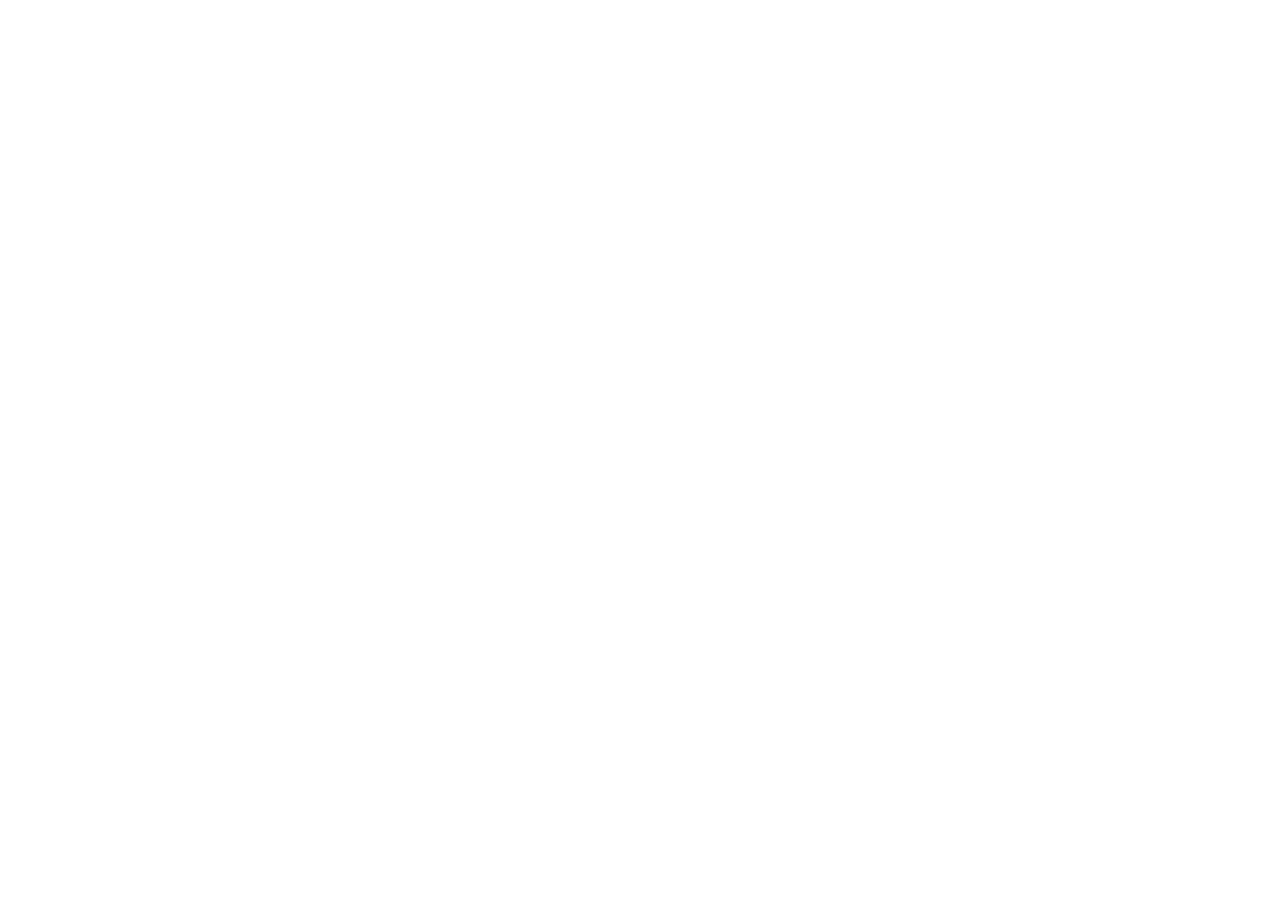
==== index.html @ 423d9a9d "init project" ====
<!DOCTYPE html>
<html lang="en">

<head>
    <meta charset="UTF-8">
    <meta http-equiv="X-UA-Compatible" content="IE=edge">
    <meta name="viewport" content="width=device-width, initial-scale=1.0">
    <title>Document</title>
</head>

<body>

</body>

</html>
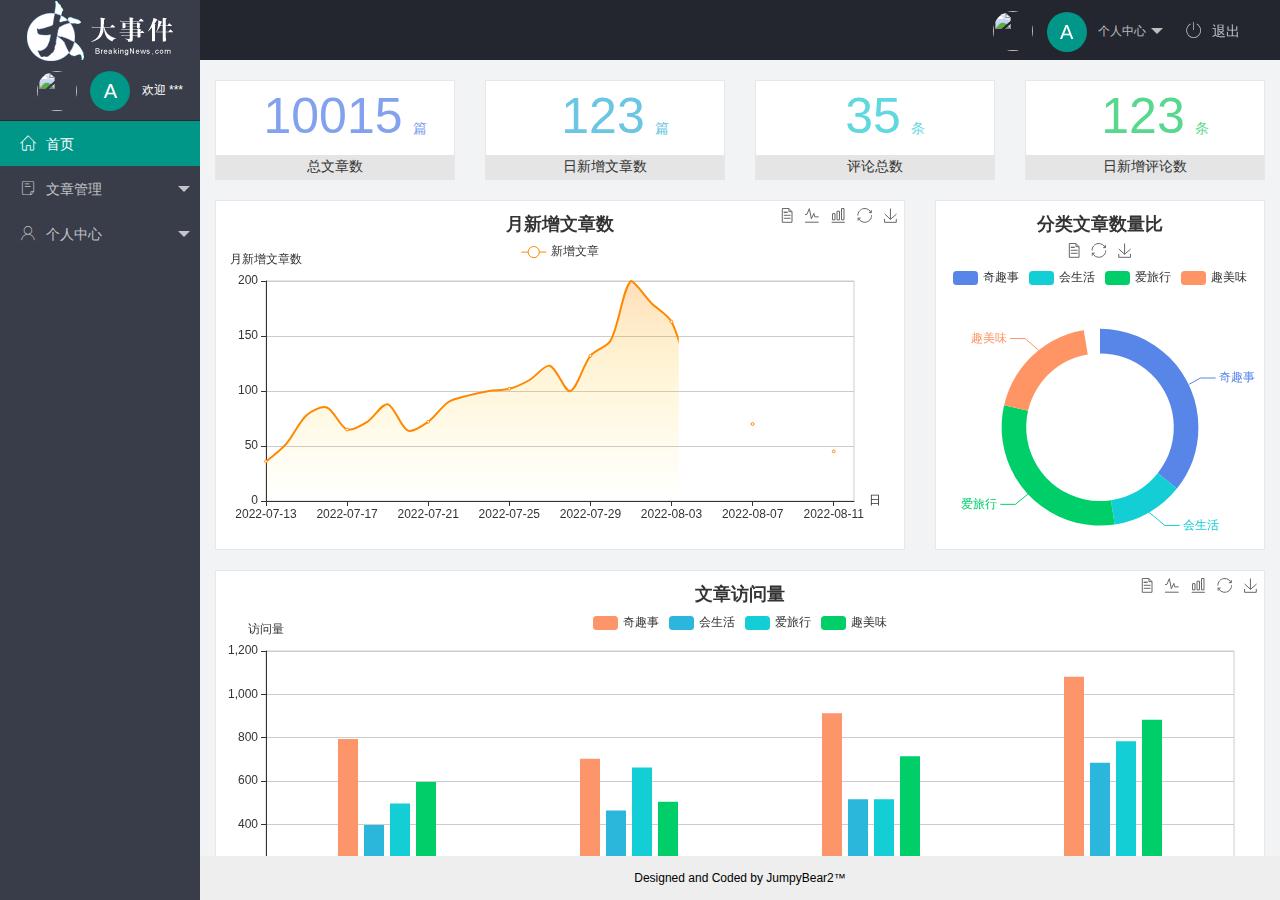
==== commit 82f86dc4: "完成了后台主页功能" ====
--- a/index.html
+++ b/index.html
@@ -5,11 +5,99 @@
     <meta charset="UTF-8">
     <meta http-equiv="X-UA-Compatible" content="IE=edge">
     <meta name="viewport" content="width=device-width, initial-scale=1.0">
-    <title>Document</title>
+    <title>后台主页</title>
+    <!-- 导入layui样式表 -->
+    <link rel="stylesheet" href="/assets/lib/layui/css/layui.css" />
+    <!-- 导入第三方字体图标 -->
+    <link rel="stylesheet" href="/assets/fonts/iconfont.css">
+    <!-- 导入自己的样式表 -->
+    <link rel="stylesheet" href="/assets/css/index.css" />
 </head>
 
 <body>
+    <div class="layui-layout layui-layout-admin">
+        <div class="layui-header">
+            <div class="layui-logo layui-hide-xs layui-bg-black"><img src='/assets/images/logo.png' /></div>
+            <!-- 头部区域（可配合layui 已有的水平导航） -->
+            <ul class="layui-nav layui-layout-left">
+                <!-- 移动端显示 -->
+                <li class="layui-nav-item layui-show-xs-inline-block layui-hide-sm" lay-header-event="menuLeft">
+                    <i class="layui-icon layui-icon-spread-left"></i>
+                </li>
+            </ul>
+            <ul class="layui-nav layui-layout-right">
+                <li class="layui-nav-item layui-hide layui-show-md-inline-block">
+                    <a href="javascript:;" class="userinfo">
+                        <img src="//tva1.sinaimg.cn/crop.0.0.118.118.180/5db11ff4gw1e77d3nqrv8j203b03cweg.jpg"
+                            class="layui-nav-img">
+                        <span class="text-avatar">A</span>
+                        个人中心
+                    </a>
+                    <dl class="layui-nav-child">
+                        <dd><a href="">基本资料</a></dd>
+                        <dd><a href="">更换头像</a></dd>
+                        <dd><a href="">重置密码</a></dd>
+                    </dl>
+                </li>
+                <li class="layui-nav-item" lay-header-event="menuRight" lay-unselect>
+                    <a href="javascript:;" id="btnLogout">
+                        <span class="iconfont icon-tuichu"></span>退出
+                    </a>
+                </li>
+            </ul>
+        </div>
 
+        <div class="layui-side layui-bg-black">
+            <div class="layui-side-scroll">
+                <div class="userinfo">
+                    <img src="//tva1.sinaimg.cn/crop.0.0.118.118.180/5db11ff4gw1e77d3nqrv8j203b03cweg.jpg"
+                        class="layui-nav-img">
+                    <span class="text-avatar">A</span>
+                    <span id="welcome">欢迎 ***</span>
+                </div>
+                <!-- 左侧导航区域（可配合layui已有的垂直导航） -->
+                <ul class="layui-nav layui-nav-tree" lay-shrink="all">
+                    <li class="layui-nav-item layui-this"><a href="/home/dashboard.html" target="fm"><span
+                                class="iconfont icon-home"></span>首页</a>
+                    </li>
+                    <li class="layui-nav-item">
+                        <a class="" href="javascript:;"><span class="iconfont icon-16"></span>文章管理</a>
+                        <dl class="layui-nav-child">
+                            <dd><a href="javascript:;"><i class="layui-icon layui-icon-read"></i>文章类别</a></dd>
+                            <dd><a href="javascript:;"><i class="layui-icon layui-icon-read"></i>文章列表</a></dd>
+                            <dd><a href="javascript:;"><i class="layui-icon layui-icon-read"></i>发布文章</a></dd>
+                        </dl>
+                    </li>
+                    <li class="layui-nav-item">
+                        <a href="javascript:;"><span class="iconfont icon-user"></span>个人中心</a>
+                        <dl class="layui-nav-child">
+                            <dd><a href="javascript:;"><i class="layui-icon layui-icon-note"></i>基本资料</a></dd>
+                            <dd><a href="javascript:;"><i class="layui-icon layui-icon-picture"></i>更换头像</a></dd>
+                            <dd><a href="javascript:;"><i class="layui-icon layui-icon-tips"></i>重置密码</a></dd>
+                        </dl>
+                    </li>
+                </ul>
+            </div>
+        </div>
+
+        <div class="layui-body">
+            <!-- 内容主体区域 -->
+            <iframe name="fm" src="/home/dashboard.html" frameborder="0"></iframe>
+        </div>
+
+        <div class="layui-footer">
+            <!-- 底部固定区域 -->
+            Designed and Coded by JumpyBear2™
+        </div>
+    </div>
+    <!-- 导入layui的js文件 -->
+    <script src="/assets/lib/layui/layui.all.js"></script>
+    <!-- 导入jQuery -->
+    <script src="/assets/lib/jquery.js"></script>
+    <!-- 导入封装的baseAPI文件 -->
+    <script src="/assets/js/baseAPI.js"></script>
+    <!-- 导入自己的js文件 -->
+    <script src="/assets/js/index.js"></script>
 </body>
 
 </html>--- a/assets/lib/layui/css/layui.css
+++ b/assets/lib/layui/css/layui.css
@@ -0,0 +1,2 @@
+/** layui-v2.5.5 MIT License By https://www.layui.com */
+ .layui-inline,img{display:inline-block;vertical-align:middle}h1,h2,h3,h4,h5,h6{font-weight:400}.layui-edge,.layui-header,.layui-inline,.layui-main{position:relative}.layui-body,.layui-edge,.layui-elip{overflow:hidden}.layui-btn,.layui-edge,.layui-inline,img{vertical-align:middle}.layui-btn,.layui-disabled,.layui-icon,.layui-unselect{-moz-user-select:none;-webkit-user-select:none;-ms-user-select:none}.layui-elip,.layui-form-checkbox span,.layui-form-pane .layui-form-label{text-overflow:ellipsis;white-space:nowrap}.layui-breadcrumb,.layui-tree-btnGroup{visibility:hidden}blockquote,body,button,dd,div,dl,dt,form,h1,h2,h3,h4,h5,h6,input,li,ol,p,pre,td,textarea,th,ul{margin:0;padding:0;-webkit-tap-highlight-color:rgba(0,0,0,0)}a:active,a:hover{outline:0}img{border:none}li{list-style:none}table{border-collapse:collapse;border-spacing:0}h4,h5,h6{font-size:100%}button,input,optgroup,option,select,textarea{font-family:inherit;font-size:inherit;font-style:inherit;font-weight:inherit;outline:0}pre{white-space:pre-wrap;white-space:-moz-pre-wrap;white-space:-pre-wrap;white-space:-o-pre-wrap;word-wrap:break-word}body{line-height:24px;font:14px Helvetica Neue,Helvetica,PingFang SC,Tahoma,Arial,sans-serif}hr{height:1px;margin:10px 0;border:0;clear:both}a{color:#333;text-decoration:none}a:hover{color:#777}a cite{font-style:normal;*cursor:pointer}.layui-border-box,.layui-border-box *{box-sizing:border-box}.layui-box,.layui-box *{box-sizing:content-box}.layui-clear{clear:both;*zoom:1}.layui-clear:after{content:'\20';clear:both;*zoom:1;display:block;height:0}.layui-inline{*display:inline;*zoom:1}.layui-edge{display:inline-block;width:0;height:0;border-width:6px;border-style:dashed;border-color:transparent}.layui-edge-top{top:-4px;border-bottom-color:#999;border-bottom-style:solid}.layui-edge-right{border-left-color:#999;border-left-style:solid}.layui-edge-bottom{top:2px;border-top-color:#999;border-top-style:solid}.layui-edge-left{border-right-color:#999;border-right-style:solid}.layui-disabled,.layui-disabled:hover{color:#d2d2d2!important;cursor:not-allowed!important}.layui-circle{border-radius:100%}.layui-show{display:block!important}.layui-hide{display:none!important}@font-face{font-family:layui-icon;src:url(../font/iconfont.eot?v=250);src:url(../font/iconfont.eot?v=250#iefix) format('embedded-opentype'),url(../font/iconfont.woff2?v=250) format('woff2'),url(../font/iconfont.woff?v=250) format('woff'),url(../font/iconfont.ttf?v=250) format('truetype'),url(../font/iconfont.svg?v=250#layui-icon) format('svg')}.layui-icon{font-family:layui-icon!important;font-size:16px;font-style:normal;-webkit-font-smoothing:antialiased;-moz-osx-font-smoothing:grayscale}.layui-icon-reply-fill:before{content:"\e611"}.layui-icon-set-fill:before{content:"\e614"}.layui-icon-menu-fill:before{content:"\e60f"}.layui-icon-search:before{content:"\e615"}.layui-icon-share:before{content:"\e641"}.layui-icon-set-sm:before{content:"\e620"}.layui-icon-engine:before{content:"\e628"}.layui-icon-close:before{content:"\1006"}.layui-icon-close-fill:before{content:"\1007"}.layui-icon-chart-screen:before{content:"\e629"}.layui-icon-star:before{content:"\e600"}.layui-icon-circle-dot:before{content:"\e617"}.layui-icon-chat:before{content:"\e606"}.layui-icon-release:before{content:"\e609"}.layui-icon-list:before{content:"\e60a"}.layui-icon-chart:before{content:"\e62c"}.layui-icon-ok-circle:before{content:"\1005"}.layui-icon-layim-theme:before{content:"\e61b"}.layui-icon-table:before{content:"\e62d"}.layui-icon-right:before{content:"\e602"}.layui-icon-left:before{content:"\e603"}.layui-icon-cart-simple:before{content:"\e698"}.layui-icon-face-cry:before{content:"\e69c"}.layui-icon-face-smile:before{content:"\e6af"}.layui-icon-survey:before{content:"\e6b2"}.layui-icon-tree:before{content:"\e62e"}.layui-icon-upload-circle:before{content:"\e62f"}.layui-icon-add-circle:before{content:"\e61f"}.layui-icon-download-circle:before{content:"\e601"}.layui-icon-templeate-1:before{content:"\e630"}.layui-icon-util:before{content:"\e631"}.layui-icon-face-surprised:before{content:"\e664"}.layui-icon-edit:before{content:"\e642"}.layui-icon-speaker:before{content:"\e645"}.layui-icon-down:before{content:"\e61a"}.layui-icon-file:before{content:"\e621"}.layui-icon-layouts:before{content:"\e632"}.layui-icon-rate-half:before{content:"\e6c9"}.layui-icon-add-circle-fine:before{content:"\e608"}.layui-icon-prev-circle:before{content:"\e633"}.layui-icon-read:before{content:"\e705"}.layui-icon-404:before{content:"\e61c"}.layui-icon-carousel:before{content:"\e634"}.layui-icon-help:before{content:"\e607"}.layui-icon-code-circle:before{content:"\e635"}.layui-icon-water:before{content:"\e636"}.layui-icon-username:before{content:"\e66f"}.layui-icon-find-fill:before{content:"\e670"}.layui-icon-about:before{content:"\e60b"}.layui-icon-location:before{content:"\e715"}.layui-icon-up:before{content:"\e619"}.layui-icon-pause:before{content:"\e651"}.layui-icon-date:before{content:"\e637"}.layui-icon-layim-uploadfile:before{content:"\e61d"}.layui-icon-delete:before{content:"\e640"}.layui-icon-play:before{content:"\e652"}.layui-icon-top:before{content:"\e604"}.layui-icon-friends:before{content:"\e612"}.layui-icon-refresh-3:before{content:"\e9aa"}.layui-icon-ok:before{content:"\e605"}.layui-icon-layer:before{content:"\e638"}.layui-icon-face-smile-fine:before{content:"\e60c"}.layui-icon-dollar:before{content:"\e659"}.layui-icon-group:before{content:"\e613"}.layui-icon-layim-download:before{content:"\e61e"}.layui-icon-picture-fine:before{content:"\e60d"}.layui-icon-link:before{content:"\e64c"}.layui-icon-diamond:before{content:"\e735"}.layui-icon-log:before{content:"\e60e"}.layui-icon-rate-solid:before{content:"\e67a"}.layui-icon-fonts-del:before{content:"\e64f"}.layui-icon-unlink:before{content:"\e64d"}.layui-icon-fonts-clear:before{content:"\e639"}.layui-icon-triangle-r:before{content:"\e623"}.layui-icon-circle:before{content:"\e63f"}.layui-icon-radio:before{content:"\e643"}.layui-icon-align-center:before{content:"\e647"}.layui-icon-align-right:before{content:"\e648"}.layui-icon-align-left:before{content:"\e649"}.layui-icon-loading-1:before{content:"\e63e"}.layui-icon-return:before{content:"\e65c"}.layui-icon-fonts-strong:before{content:"\e62b"}.layui-icon-upload:before{content:"\e67c"}.layui-icon-dialogue:before{content:"\e63a"}.layui-icon-video:before{content:"\e6ed"}.layui-icon-headset:before{content:"\e6fc"}.layui-icon-cellphone-fine:before{content:"\e63b"}.layui-icon-add-1:before{content:"\e654"}.layui-icon-face-smile-b:before{content:"\e650"}.layui-icon-fonts-html:before{content:"\e64b"}.layui-icon-form:before{content:"\e63c"}.layui-icon-cart:before{content:"\e657"}.layui-icon-camera-fill:before{content:"\e65d"}.layui-icon-tabs:before{content:"\e62a"}.layui-icon-fonts-code:before{content:"\e64e"}.layui-icon-fire:before{content:"\e756"}.layui-icon-set:before{content:"\e716"}.layui-icon-fonts-u:before{content:"\e646"}.layui-icon-triangle-d:before{content:"\e625"}.layui-icon-tips:before{content:"\e702"}.layui-icon-picture:before{content:"\e64a"}.layui-icon-more-vertical:before{content:"\e671"}.layui-icon-flag:before{content:"\e66c"}.layui-icon-loading:before{content:"\e63d"}.layui-icon-fonts-i:before{content:"\e644"}.layui-icon-refresh-1:before{content:"\e666"}.layui-icon-rmb:before{content:"\e65e"}.layui-icon-home:before{content:"\e68e"}.layui-icon-user:before{content:"\e770"}.layui-icon-notice:before{content:"\e667"}.layui-icon-login-weibo:before{content:"\e675"}.layui-icon-voice:before{content:"\e688"}.layui-icon-upload-drag:before{content:"\e681"}.layui-icon-login-qq:before{content:"\e676"}.layui-icon-snowflake:before{content:"\e6b1"}.layui-icon-file-b:before{content:"\e655"}.layui-icon-template:before{content:"\e663"}.layui-icon-auz:before{content:"\e672"}.layui-icon-console:before{content:"\e665"}.layui-icon-app:before{content:"\e653"}.layui-icon-prev:before{content:"\e65a"}.layui-icon-website:before{content:"\e7ae"}.layui-icon-next:before{content:"\e65b"}.layui-icon-component:before{content:"\e857"}.layui-icon-more:before{content:"\e65f"}.layui-icon-login-wechat:before{content:"\e677"}.layui-icon-shrink-right:before{content:"\e668"}.layui-icon-spread-left:before{content:"\e66b"}.layui-icon-camera:before{content:"\e660"}.layui-icon-note:before{content:"\e66e"}.layui-icon-refresh:before{content:"\e669"}.layui-icon-female:before{content:"\e661"}.layui-icon-male:before{content:"\e662"}.layui-icon-password:before{content:"\e673"}.layui-icon-senior:before{content:"\e674"}.layui-icon-theme:before{content:"\e66a"}.layui-icon-tread:before{content:"\e6c5"}.layui-icon-praise:before{content:"\e6c6"}.layui-icon-star-fill:before{content:"\e658"}.layui-icon-rate:before{content:"\e67b"}.layui-icon-template-1:before{content:"\e656"}.layui-icon-vercode:before{content:"\e679"}.layui-icon-cellphone:before{content:"\e678"}.layui-icon-screen-full:before{content:"\e622"}.layui-icon-screen-restore:before{content:"\e758"}.layui-icon-cols:before{content:"\e610"}.layui-icon-export:before{content:"\e67d"}.layui-icon-print:before{content:"\e66d"}.layui-icon-slider:before{content:"\e714"}.layui-icon-addition:before{content:"\e624"}.layui-icon-subtraction:before{content:"\e67e"}.layui-icon-service:before{content:"\e626"}.layui-icon-transfer:before{content:"\e691"}.layui-main{width:1140px;margin:0 auto}.layui-header{z-index:1000;height:60px}.layui-header a:hover{transition:all .5s;-webkit-transition:all .5s}.layui-side{position:fixed;left:0;top:0;bottom:0;z-index:999;width:200px;overflow-x:hidden}.layui-side-scroll{position:relative;width:220px;height:100%;overflow-x:hidden}.layui-body{position:absolute;left:200px;right:0;top:0;bottom:0;z-index:998;width:auto;overflow-y:auto;box-sizing:border-box}.layui-layout-body{overflow:hidden}.layui-layout-admin .layui-header{background-color:#23262E}.layui-layout-admin .layui-side{top:60px;width:200px;overflow-x:hidden}.layui-layout-admin .layui-body{position:fixed;top:60px;bottom:44px}.layui-layout-admin .layui-main{width:auto;margin:0 15px}.layui-layout-admin .layui-footer{position:fixed;left:200px;right:0;bottom:0;height:44px;line-height:44px;padding:0 15px;background-color:#eee}.layui-layout-admin .layui-logo{position:absolute;left:0;top:0;width:200px;height:100%;line-height:60px;text-align:center;color:#009688;font-size:16px}.layui-layout-admin .layui-header .layui-nav{background:0 0}.layui-layout-left{position:absolute!important;left:200px;top:0}.layui-layout-right{position:absolute!important;right:0;top:0}.layui-container{position:relative;margin:0 auto;padding:0 15px;box-sizing:border-box}.layui-fluid{position:relative;margin:0 auto;padding:0 15px}.layui-row:after,.layui-row:before{content:'';display:block;clear:both}.layui-col-lg1,.layui-col-lg10,.layui-col-lg11,.layui-col-lg12,.layui-col-lg2,.layui-col-lg3,.layui-col-lg4,.layui-col-lg5,.layui-col-lg6,.layui-col-lg7,.layui-col-lg8,.layui-col-lg9,.layui-col-md1,.layui-col-md10,.layui-col-md11,.layui-col-md12,.layui-col-md2,.layui-col-md3,.layui-col-md4,.layui-col-md5,.layui-col-md6,.layui-col-md7,.layui-col-md8,.layui-col-md9,.layui-col-sm1,.layui-col-sm10,.layui-col-sm11,.layui-col-sm12,.layui-col-sm2,.layui-col-sm3,.layui-col-sm4,.layui-col-sm5,.layui-col-sm6,.layui-col-sm7,.layui-col-sm8,.layui-col-sm9,.layui-col-xs1,.layui-col-xs10,.layui-col-xs11,.layui-col-xs12,.layui-col-xs2,.layui-col-xs3,.layui-col-xs4,.layui-col-xs5,.layui-col-xs6,.layui-col-xs7,.layui-col-xs8,.layui-col-xs9{position:relative;display:block;box-sizing:border-box}.layui-col-xs1,.layui-col-xs10,.layui-col-xs11,.layui-col-xs12,.layui-col-xs2,.layui-col-xs3,.layui-col-xs4,.layui-col-xs5,.layui-col-xs6,.layui-col-xs7,.layui-col-xs8,.layui-col-xs9{float:left}.layui-col-xs1{width:8.33333333%}.layui-col-xs2{width:16.66666667%}.layui-col-xs3{width:25%}.layui-col-xs4{width:33.33333333%}.layui-col-xs5{width:41.66666667%}.layui-col-xs6{width:50%}.layui-col-xs7{width:58.33333333%}.layui-col-xs8{width:66.66666667%}.layui-col-xs9{width:75%}.layui-col-xs10{width:83.33333333%}.layui-col-xs11{width:91.66666667%}.layui-col-xs12{width:100%}.layui-col-xs-offset1{margin-left:8.33333333%}.layui-col-xs-offset2{margin-left:16.66666667%}.layui-col-xs-offset3{margin-left:25%}.layui-col-xs-offset4{margin-left:33.33333333%}.layui-col-xs-offset5{margin-left:41.66666667%}.layui-col-xs-offset6{margin-left:50%}.layui-col-xs-offset7{margin-left:58.33333333%}.layui-col-xs-offset8{margin-left:66.66666667%}.layui-col-xs-offset9{margin-left:75%}.layui-col-xs-offset10{margin-left:83.33333333%}.layui-col-xs-offset11{margin-left:91.66666667%}.layui-col-xs-offset12{margin-left:100%}@media screen and (max-width:768px){.layui-hide-xs{display:none!important}.layui-show-xs-block{display:block!important}.layui-show-xs-inline{display:inline!important}.layui-show-xs-inline-block{display:inline-block!important}}@media screen and (min-width:768px){.layui-container{width:750px}.layui-hide-sm{display:none!important}.layui-show-sm-block{display:block!important}.layui-show-sm-inline{display:inline!important}.layui-show-sm-inline-block{display:inline-block!important}.layui-col-sm1,.layui-col-sm10,.layui-col-sm11,.layui-col-sm12,.layui-col-sm2,.layui-col-sm3,.layui-col-sm4,.layui-col-sm5,.layui-col-sm6,.layui-col-sm7,.layui-col-sm8,.layui-col-sm9{float:left}.layui-col-sm1{width:8.33333333%}.layui-col-sm2{width:16.66666667%}.layui-col-sm3{width:25%}.layui-col-sm4{width:33.33333333%}.layui-col-sm5{width:41.66666667%}.layui-col-sm6{width:50%}.layui-col-sm7{width:58.33333333%}.layui-col-sm8{width:66.66666667%}.layui-col-sm9{width:75%}.layui-col-sm10{width:83.33333333%}.layui-col-sm11{width:91.66666667%}.layui-col-sm12{width:100%}.layui-col-sm-offset1{margin-left:8.33333333%}.layui-col-sm-offset2{margin-left:16.66666667%}.layui-col-sm-offset3{margin-left:25%}.layui-col-sm-offset4{margin-left:33.33333333%}.layui-col-sm-offset5{margin-left:41.66666667%}.layui-col-sm-offset6{margin-left:50%}.layui-col-sm-offset7{margin-left:58.33333333%}.layui-col-sm-offset8{margin-left:66.66666667%}.layui-col-sm-offset9{margin-left:75%}.layui-col-sm-offset10{margin-left:83.33333333%}.layui-col-sm-offset11{margin-left:91.66666667%}.layui-col-sm-offset12{margin-left:100%}}@media screen and (min-width:992px){.layui-container{width:970px}.layui-hide-md{display:none!important}.layui-show-md-block{display:block!important}.layui-show-md-inline{display:inline!important}.layui-show-md-inline-block{display:inline-block!important}.layui-col-md1,.layui-col-md10,.layui-col-md11,.layui-col-md12,.layui-col-md2,.layui-col-md3,.layui-col-md4,.layui-col-md5,.layui-col-md6,.layui-col-md7,.layui-col-md8,.layui-col-md9{float:left}.layui-col-md1{width:8.33333333%}.layui-col-md2{width:16.66666667%}.layui-col-md3{width:25%}.layui-col-md4{width:33.33333333%}.layui-col-md5{width:41.66666667%}.layui-col-md6{width:50%}.layui-col-md7{width:58.33333333%}.layui-col-md8{width:66.66666667%}.layui-col-md9{width:75%}.layui-col-md10{width:83.33333333%}.layui-col-md11{width:91.66666667%}.layui-col-md12{width:100%}.layui-col-md-offset1{margin-left:8.33333333%}.layui-col-md-offset2{margin-left:16.66666667%}.layui-col-md-offset3{margin-left:25%}.layui-col-md-offset4{margin-left:33.33333333%}.layui-col-md-offset5{margin-left:41.66666667%}.layui-col-md-offset6{margin-left:50%}.layui-col-md-offset7{margin-left:58.33333333%}.layui-col-md-offset8{margin-left:66.66666667%}.layui-col-md-offset9{margin-left:75%}.layui-col-md-offset10{margin-left:83.33333333%}.layui-col-md-offset11{margin-left:91.66666667%}.layui-col-md-offset12{margin-left:100%}}@media screen and (min-width:1200px){.layui-container{width:1170px}.layui-hide-lg{display:none!important}.layui-show-lg-block{display:block!important}.layui-show-lg-inline{display:inline!important}.layui-show-lg-inline-block{display:inline-block!important}.layui-col-lg1,.layui-col-lg10,.layui-col-lg11,.layui-col-lg12,.layui-col-lg2,.layui-col-lg3,.layui-col-lg4,.layui-col-lg5,.layui-col-lg6,.layui-col-lg7,.layui-col-lg8,.layui-col-lg9{float:left}.layui-col-lg1{width:8.33333333%}.layui-col-lg2{width:16.66666667%}.layui-col-lg3{width:25%}.layui-col-lg4{width:33.33333333%}.layui-col-lg5{width:41.66666667%}.layui-col-lg6{width:50%}.layui-col-lg7{width:58.33333333%}.layui-col-lg8{width:66.66666667%}.layui-col-lg9{width:75%}.layui-col-lg10{width:83.33333333%}.layui-col-lg11{width:91.66666667%}.layui-col-lg12{width:100%}.layui-col-lg-offset1{margin-left:8.33333333%}.layui-col-lg-offset2{margin-left:16.66666667%}.layui-col-lg-offset3{margin-left:25%}.layui-col-lg-offset4{margin-left:33.33333333%}.layui-col-lg-offset5{margin-left:41.66666667%}.layui-col-lg-offset6{margin-left:50%}.layui-col-lg-offset7{margin-left:58.33333333%}.layui-col-lg-offset8{margin-left:66.66666667%}.layui-col-lg-offset9{margin-left:75%}.layui-col-lg-offset10{margin-left:83.33333333%}.layui-col-lg-offset11{margin-left:91.66666667%}.layui-col-lg-offset12{margin-left:100%}}.layui-col-space1{margin:-.5px}.layui-col-space1>*{padding:.5px}.layui-col-space3{margin:-1.5px}.layui-col-space3>*{padding:1.5px}.layui-col-space5{margin:-2.5px}.layui-col-space5>*{padding:2.5px}.layui-col-space8{margin:-3.5px}.layui-col-space8>*{padding:3.5px}.layui-col-space10{margin:-5px}.layui-col-space10>*{padding:5px}.layui-col-space12{margin:-6px}.layui-col-space12>*{padding:6px}.layui-col-space15{margin:-7.5px}.layui-col-space15>*{padding:7.5px}.layui-col-space18{margin:-9px}.layui-col-space18>*{padding:9px}.layui-col-space20{margin:-10px}.layui-col-space20>*{padding:10px}.layui-col-space22{margin:-11px}.layui-col-space22>*{padding:11px}.layui-col-space25{margin:-12.5px}.layui-col-space25>*{padding:12.5px}.layui-col-space30{margin:-15px}.layui-col-space30>*{padding:15px}.layui-btn,.layui-input,.layui-select,.layui-textarea,.layui-upload-button{outline:0;-webkit-appearance:none;transition:all .3s;-webkit-transition:all .3s;box-sizing:border-box}.layui-elem-quote{margin-bottom:10px;padding:15px;line-height:22px;border-left:5px solid #009688;border-radius:0 2px 2px 0;background-color:#f2f2f2}.layui-quote-nm{border-style:solid;border-width:1px 1px 1px 5px;background:0 0}.layui-elem-field{margin-bottom:10px;padding:0;border-width:1px;border-style:solid}.layui-elem-field legend{margin-left:20px;padding:0 10px;font-size:20px;font-weight:300}.layui-field-title{margin:10px 0 20px;border-width:1px 0 0}.layui-field-box{padding:10px 15px}.layui-field-title .layui-field-box{padding:10px 0}.layui-progress{position:relative;height:6px;border-radius:20px;background-color:#e2e2e2}.layui-progress-bar{position:absolute;left:0;top:0;width:0;max-width:100%;height:6px;border-radius:20px;text-align:right;background-color:#5FB878;transition:all .3s;-webkit-transition:all .3s}.layui-progress-big,.layui-progress-big .layui-progress-bar{height:18px;line-height:18px}.layui-progress-text{position:relative;top:-20px;line-height:18px;font-size:12px;color:#666}.layui-progress-big .layui-progress-text{position:static;padding:0 10px;color:#fff}.layui-collapse{border-width:1px;border-style:solid;border-radius:2px}.layui-colla-content,.layui-colla-item{border-top-width:1px;border-top-style:solid}.layui-colla-item:first-child{border-top:none}.layui-colla-title{position:relative;height:42px;line-height:42px;padding:0 15px 0 35px;color:#333;background-color:#f2f2f2;cursor:pointer;font-size:14px;overflow:hidden}.layui-colla-content{display:none;padding:10px 15px;line-height:22px;color:#666}.layui-colla-icon{position:absolute;left:15px;top:0;font-size:14px}.layui-card{margin-bottom:15px;border-radius:2px;background-color:#fff;box-shadow:0 1px 2px 0 rgba(0,0,0,.05)}.layui-card:last-child{margin-bottom:0}.layui-card-header{position:relative;height:42px;line-height:42px;padding:0 15px;border-bottom:1px solid #f6f6f6;color:#333;border-radius:2px 2px 0 0;font-size:14px}.layui-bg-black,.layui-bg-blue,.layui-bg-cyan,.layui-bg-green,.layui-bg-orange,.layui-bg-red{color:#fff!important}.layui-card-body{position:relative;padding:10px 15px;line-height:24px}.layui-card-body[pad15]{padding:15px}.layui-card-body[pad20]{padding:20px}.layui-card-body .layui-table{margin:5px 0}.layui-card .layui-tab{margin:0}.layui-panel-window{position:relative;padding:15px;border-radius:0;border-top:5px solid #E6E6E6;background-color:#fff}.layui-auxiliar-moving{position:fixed;left:0;right:0;top:0;bottom:0;width:100%;height:100%;background:0 0;z-index:9999999999}.layui-form-label,.layui-form-mid,.layui-form-select,.layui-input-block,.layui-input-inline,.layui-textarea{position:relative}.layui-bg-red{background-color:#FF5722!important}.layui-bg-orange{background-color:#FFB800!important}.layui-bg-green{background-color:#009688!important}.layui-bg-cyan{background-color:#2F4056!important}.layui-bg-blue{background-color:#1E9FFF!important}.layui-bg-black{background-color:#393D49!important}.layui-bg-gray{background-color:#eee!important;color:#666!important}.layui-badge-rim,.layui-colla-content,.layui-colla-item,.layui-collapse,.layui-elem-field,.layui-form-pane .layui-form-item[pane],.layui-form-pane .layui-form-label,.layui-input,.layui-layedit,.layui-layedit-tool,.layui-quote-nm,.layui-select,.layui-tab-bar,.layui-tab-card,.layui-tab-title,.layui-tab-title .layui-this:after,.layui-textarea{border-color:#e6e6e6}.layui-timeline-item:before,hr{background-color:#e6e6e6}.layui-text{line-height:22px;font-size:14px;color:#666}.layui-text h1,.layui-text h2,.layui-text h3{font-weight:500;color:#333}.layui-text h1{font-size:30px}.layui-text h2{font-size:24px}.layui-text h3{font-size:18px}.layui-text a:not(.layui-btn){color:#01AAED}.layui-text a:not(.layui-btn):hover{text-decoration:underline}.layui-text ul{padding:5px 0 5px 15px}.layui-text ul li{margin-top:5px;list-style-type:disc}.layui-text em,.layui-word-aux{color:#999!important;padding:0 5px!important}.layui-btn{display:inline-block;height:38px;line-height:38px;padding:0 18px;background-color:#009688;color:#fff;white-space:nowrap;text-align:center;font-size:14px;border:none;border-radius:2px;cursor:pointer}.layui-btn:hover{opacity:.8;filter:alpha(opacity=80);color:#fff}.layui-btn:active{opacity:1;filter:alpha(opacity=100)}.layui-btn+.layui-btn{margin-left:10px}.layui-btn-container{font-size:0}.layui-btn-container .layui-btn{margin-right:10px;margin-bottom:10px}.layui-btn-container .layui-btn+.layui-btn{margin-left:0}.layui-table .layui-btn-container .layui-btn{margin-bottom:9px}.layui-btn-radius{border-radius:100px}.layui-btn .layui-icon{margin-right:3px;font-size:18px;vertical-align:bottom;vertical-align:middle\9}.layui-btn-primary{border:1px solid #C9C9C9;background-color:#fff;color:#555}.layui-btn-primary:hover{border-color:#009688;color:#333}.layui-btn-normal{background-color:#1E9FFF}.layui-btn-warm{background-color:#FFB800}.layui-btn-danger{background-color:#FF5722}.layui-btn-checked{background-color:#5FB878}.layui-btn-disabled,.layui-btn-disabled:active,.layui-btn-disabled:hover{border:1px solid #e6e6e6;background-color:#FBFBFB;color:#C9C9C9;cursor:not-allowed;opacity:1}.layui-btn-lg{height:44px;line-height:44px;padding:0 25px;font-size:16px}.layui-btn-sm{height:30px;line-height:30px;padding:0 10px;font-size:12px}.layui-btn-sm i{font-size:16px!important}.layui-btn-xs{height:22px;line-height:22px;padding:0 5px;font-size:12px}.layui-btn-xs i{font-size:14px!important}.layui-btn-group{display:inline-block;vertical-align:middle;font-size:0}.layui-btn-group .layui-btn{margin-left:0!important;margin-right:0!important;border-left:1px solid rgba(255,255,255,.5);border-radius:0}.layui-btn-group .layui-btn-primary{border-left:none}.layui-btn-group .layui-btn-primary:hover{border-color:#C9C9C9;color:#009688}.layui-btn-group .layui-btn:first-child{border-left:none;border-radius:2px 0 0 2px}.layui-btn-group .layui-btn-primary:first-child{border-left:1px solid #c9c9c9}.layui-btn-group .layui-btn:last-child{border-radius:0 2px 2px 0}.layui-btn-group .layui-btn+.layui-btn{margin-left:0}.layui-btn-group+.layui-btn-group{margin-left:10px}.layui-btn-fluid{width:100%}.layui-input,.layui-select,.layui-textarea{height:38px;line-height:1.3;line-height:38px\9;border-width:1px;border-style:solid;background-color:#fff;border-radius:2px}.layui-input::-webkit-input-placeholder,.layui-select::-webkit-input-placeholder,.layui-textarea::-webkit-input-placeholder{line-height:1.3}.layui-input,.layui-textarea{display:block;width:100%;padding-left:10px}.layui-input:hover,.layui-textarea:hover{border-color:#D2D2D2!important}.layui-input:focus,.layui-textarea:focus{border-color:#C9C9C9!important}.layui-textarea{min-height:100px;height:auto;line-height:20px;padding:6px 10px;resize:vertical}.layui-select{padding:0 10px}.layui-form input[type=checkbox],.layui-form input[type=radio],.layui-form select{display:none}.layui-form [lay-ignore]{display:initial}.layui-form-item{margin-bottom:15px;clear:both;*zoom:1}.layui-form-item:after{content:'\20';clear:both;*zoom:1;display:block;height:0}.layui-form-label{float:left;display:block;padding:9px 15px;width:80px;font-weight:400;line-height:20px;text-align:right}.layui-form-label-col{display:block;float:none;padding:9px 0;line-height:20px;text-align:left}.layui-form-item .layui-inline{margin-bottom:5px;margin-right:10px}.layui-input-block{margin-left:110px;min-height:36px}.layui-input-inline{display:inline-block;vertical-align:middle}.layui-form-item .layui-input-inline{float:left;width:190px;margin-right:10px}.layui-form-text .layui-input-inline{width:auto}.layui-form-mid{float:left;display:block;padding:9px 0!important;line-height:20px;margin-right:10px}.layui-form-danger+.layui-form-select .layui-input,.layui-form-danger:focus{border-color:#FF5722!important}.layui-form-select .layui-input{padding-right:30px;cursor:pointer}.layui-form-select .layui-edge{position:absolute;right:10px;top:50%;margin-top:-3px;cursor:pointer;border-width:6px;border-top-color:#c2c2c2;border-top-style:solid;transition:all .3s;-webkit-transition:all .3s}.layui-form-select dl{display:none;position:absolute;left:0;top:42px;padding:5px 0;z-index:899;min-width:100%;border:1px solid #d2d2d2;max-height:300px;overflow-y:auto;background-color:#fff;border-radius:2px;box-shadow:0 2px 4px rgba(0,0,0,.12);box-sizing:border-box}.layui-form-select dl dd,.layui-form-select dl dt{padding:0 10px;line-height:36px;white-space:nowrap;overflow:hidden;text-overflow:ellipsis}.layui-form-select dl dt{font-size:12px;color:#999}.layui-form-select dl dd{cursor:pointer}.layui-form-select dl dd:hover{background-color:#f2f2f2;-webkit-transition:.5s all;transition:.5s all}.layui-form-select .layui-select-group dd{padding-left:20px}.layui-form-select dl dd.layui-select-tips{padding-left:10px!important;color:#999}.layui-form-select dl dd.layui-this{background-color:#5FB878;color:#fff}.layui-form-checkbox,.layui-form-select dl dd.layui-disabled{background-color:#fff}.layui-form-selected dl{display:block}.layui-form-checkbox,.layui-form-checkbox *,.layui-form-switch{display:inline-block;vertical-align:middle}.layui-form-selected .layui-edge{margin-top:-9px;-webkit-transform:rotate(180deg);transform:rotate(180deg);margin-top:-3px\9}:root .layui-form-selected .layui-edge{margin-top:-9px\0/IE9}.layui-form-selectup dl{top:auto;bottom:42px}.layui-select-none{margin:5px 0;text-align:center;color:#999}.layui-select-disabled .layui-disabled{border-color:#eee!important}.layui-select-disabled .layui-edge{border-top-color:#d2d2d2}.layui-form-checkbox{position:relative;height:30px;line-height:30px;margin-right:10px;padding-right:30px;cursor:pointer;font-size:0;-webkit-transition:.1s linear;transition:.1s linear;box-sizing:border-box}.layui-form-checkbox span{padding:0 10px;height:100%;font-size:14px;border-radius:2px 0 0 2px;background-color:#d2d2d2;color:#fff;overflow:hidden}.layui-form-checkbox:hover span{background-color:#c2c2c2}.layui-form-checkbox i{position:absolute;right:0;top:0;width:30px;height:28px;border:1px solid #d2d2d2;border-left:none;border-radius:0 2px 2px 0;color:#fff;font-size:20px;text-align:center}.layui-form-checkbox:hover i{border-color:#c2c2c2;color:#c2c2c2}.layui-form-checked,.layui-form-checked:hover{border-color:#5FB878}.layui-form-checked span,.layui-form-checked:hover span{background-color:#5FB878}.layui-form-checked i,.layui-form-checked:hover i{color:#5FB878}.layui-form-item .layui-form-checkbox{margin-top:4px}.layui-form-checkbox[lay-skin=primary]{height:auto!important;line-height:normal!important;min-width:18px;min-height:18px;border:none!important;margin-right:0;padding-left:28px;padding-right:0;background:0 0}.layui-form-checkbox[lay-skin=primary] span{padding-left:0;padding-right:15px;line-height:18px;background:0 0;color:#666}.layui-form-checkbox[lay-skin=primary] i{right:auto;left:0;width:16px;height:16px;line-height:16px;border:1px solid #d2d2d2;font-size:12px;border-radius:2px;background-color:#fff;-webkit-transition:.1s linear;transition:.1s linear}.layui-form-checkbox[lay-skin=primary]:hover i{border-color:#5FB878;color:#fff}.layui-form-checked[lay-skin=primary] i{border-color:#5FB878!important;background-color:#5FB878;color:#fff}.layui-checkbox-disbaled[lay-skin=primary] span{background:0 0!important;color:#c2c2c2}.layui-checkbox-disbaled[lay-skin=primary]:hover i{border-color:#d2d2d2}.layui-form-item .layui-form-checkbox[lay-skin=primary]{margin-top:10px}.layui-form-switch{position:relative;height:22px;line-height:22px;min-width:35px;padding:0 5px;margin-top:8px;border:1px solid #d2d2d2;border-radius:20px;cursor:pointer;background-color:#fff;-webkit-transition:.1s linear;transition:.1s linear}.layui-form-switch i{position:absolute;left:5px;top:3px;width:16px;height:16px;border-radius:20px;background-color:#d2d2d2;-webkit-transition:.1s linear;transition:.1s linear}.layui-form-switch em{position:relative;top:0;width:25px;margin-left:21px;padding:0!important;text-align:center!important;color:#999!important;font-style:normal!important;font-size:12px}.layui-form-onswitch{border-color:#5FB878;background-color:#5FB878}.layui-checkbox-disbaled,.layui-checkbox-disbaled i{border-color:#e2e2e2!important}.layui-form-onswitch i{left:100%;margin-left:-21px;background-color:#fff}.layui-form-onswitch em{margin-left:5px;margin-right:21px;color:#fff!important}.layui-checkbox-disbaled span{background-color:#e2e2e2!important}.layui-checkbox-disbaled:hover i{color:#fff!important}[lay-radio]{display:none}.layui-form-radio,.layui-form-radio *{display:inline-block;vertical-align:middle}.layui-form-radio{line-height:28px;margin:6px 10px 0 0;padding-right:10px;cursor:pointer;font-size:0}.layui-form-radio *{font-size:14px}.layui-form-radio>i{margin-right:8px;font-size:22px;color:#c2c2c2}.layui-form-radio>i:hover,.layui-form-radioed>i{color:#5FB878}.layui-radio-disbaled>i{color:#e2e2e2!important}.layui-form-pane .layui-form-label{width:110px;padding:8px 15px;height:38px;line-height:20px;border-width:1px;border-style:solid;border-radius:2px 0 0 2px;text-align:center;background-color:#FBFBFB;overflow:hidden;box-sizing:border-box}.layui-form-pane .layui-input-inline{margin-left:-1px}.layui-form-pane .layui-input-block{margin-left:110px;left:-1px}.layui-form-pane .layui-input{border-radius:0 2px 2px 0}.layui-form-pane .layui-form-text .layui-form-label{float:none;width:100%;border-radius:2px;box-sizing:border-box;text-align:left}.layui-form-pane .layui-form-text .layui-input-inline{display:block;margin:0;top:-1px;clear:both}.layui-form-pane .layui-form-text .layui-input-block{margin:0;left:0;top:-1px}.layui-form-pane .layui-form-text .layui-textarea{min-height:100px;border-radius:0 0 2px 2px}.layui-form-pane .layui-form-checkbox{margin:4px 0 4px 10px}.layui-form-pane .layui-form-radio,.layui-form-pane .layui-form-switch{margin-top:6px;margin-left:10px}.layui-form-pane .layui-form-item[pane]{position:relative;border-width:1px;border-style:solid}.layui-form-pane .layui-form-item[pane] .layui-form-label{position:absolute;left:0;top:0;height:100%;border-width:0 1px 0 0}.layui-form-pane .layui-form-item[pane] .layui-input-inline{margin-left:110px}@media screen and (max-width:450px){.layui-form-item .layui-form-label{text-overflow:ellipsis;overflow:hidden;white-space:nowrap}.layui-form-item .layui-inline{display:block;margin-right:0;margin-bottom:20px;clear:both}.layui-form-item .layui-inline:after{content:'\20';clear:both;display:block;height:0}.layui-form-item .layui-input-inline{display:block;float:none;left:-3px;width:auto;margin:0 0 10px 112px}.layui-form-item .layui-input-inline+.layui-form-mid{margin-left:110px;top:-5px;padding:0}.layui-form-item .layui-form-checkbox{margin-right:5px;margin-bottom:5px}}.layui-layedit{border-width:1px;border-style:solid;border-radius:2px}.layui-layedit-tool{padding:3px 5px;border-bottom-width:1px;border-bottom-style:solid;font-size:0}.layedit-tool-fixed{position:fixed;top:0;border-top:1px solid #e2e2e2}.layui-layedit-tool .layedit-tool-mid,.layui-layedit-tool .layui-icon{display:inline-block;vertical-align:middle;text-align:center;font-size:14px}.layui-layedit-tool .layui-icon{position:relative;width:32px;height:30px;line-height:30px;margin:3px 5px;color:#777;cursor:pointer;border-radius:2px}.layui-layedit-tool .layui-icon:hover{color:#393D49}.layui-layedit-tool .layui-icon:active{color:#000}.layui-layedit-tool .layedit-tool-active{background-color:#e2e2e2;color:#000}.layui-layedit-tool .layui-disabled,.layui-layedit-tool .layui-disabled:hover{color:#d2d2d2;cursor:not-allowed}.layui-layedit-tool .layedit-tool-mid{width:1px;height:18px;margin:0 10px;background-color:#d2d2d2}.layedit-tool-html{width:50px!important;font-size:30px!important}.layedit-tool-b,.layedit-tool-code,.layedit-tool-help{font-size:16px!important}.layedit-tool-d,.layedit-tool-face,.layedit-tool-image,.layedit-tool-unlink{font-size:18px!important}.layedit-tool-image input{position:absolute;font-size:0;left:0;top:0;width:100%;height:100%;opacity:.01;filter:Alpha(opacity=1);cursor:pointer}.layui-layedit-iframe iframe{display:block;width:100%}#LAY_layedit_code{overflow:hidden}.layui-laypage{display:inline-block;*display:inline;*zoom:1;vertical-align:middle;margin:10px 0;font-size:0}.layui-laypage>a:first-child,.layui-laypage>a:first-child em{border-radius:2px 0 0 2px}.layui-laypage>a:last-child,.layui-laypage>a:last-child em{border-radius:0 2px 2px 0}.layui-laypage>:first-child{margin-left:0!important}.layui-laypage>:last-child{margin-right:0!important}.layui-laypage a,.layui-laypage button,.layui-laypage input,.layui-laypage select,.layui-laypage span{border:1px solid #e2e2e2}.layui-laypage a,.layui-laypage span{display:inline-block;*display:inline;*zoom:1;vertical-align:middle;padding:0 15px;height:28px;line-height:28px;margin:0 -1px 5px 0;background-color:#fff;color:#333;font-size:12px}.layui-flow-more a *,.layui-laypage input,.layui-table-view select[lay-ignore]{display:inline-block}.layui-laypage a:hover{color:#009688}.layui-laypage em{font-style:normal}.layui-laypage .layui-laypage-spr{color:#999;font-weight:700}.layui-laypage a{text-decoration:none}.layui-laypage .layui-laypage-curr{position:relative}.layui-laypage .layui-laypage-curr em{position:relative;color:#fff}.layui-laypage .layui-laypage-curr .layui-laypage-em{position:absolute;left:-1px;top:-1px;padding:1px;width:100%;height:100%;background-color:#009688}.layui-laypage-em{border-radius:2px}.layui-laypage-next em,.layui-laypage-prev em{font-family:Sim sun;font-size:16px}.layui-laypage .layui-laypage-count,.layui-laypage .layui-laypage-limits,.layui-laypage .layui-laypage-refresh,.layui-laypage .layui-laypage-skip{margin-left:10px;margin-right:10px;padding:0;border:none}.layui-laypage .layui-laypage-limits,.layui-laypage .layui-laypage-refresh{vertical-align:top}.layui-laypage .layui-laypage-refresh i{font-size:18px;cursor:pointer}.layui-laypage select{height:22px;padding:3px;border-radius:2px;cursor:pointer}.layui-laypage .layui-laypage-skip{height:30px;line-height:30px;color:#999}.layui-laypage button,.layui-laypage input{height:30px;line-height:30px;border-radius:2px;vertical-align:top;background-color:#fff;box-sizing:border-box}.layui-laypage input{width:40px;margin:0 10px;padding:0 3px;text-align:center}.layui-laypage input:focus,.layui-laypage select:focus{border-color:#009688!important}.layui-laypage button{margin-left:10px;padding:0 10px;cursor:pointer}.layui-table,.layui-table-view{margin:10px 0}.layui-flow-more{margin:10px 0;text-align:center;color:#999;font-size:14px}.layui-flow-more a{height:32px;line-height:32px}.layui-flow-more a *{vertical-align:top}.layui-flow-more a cite{padding:0 20px;border-radius:3px;background-color:#eee;color:#333;font-style:normal}.layui-flow-more a cite:hover{opacity:.8}.layui-flow-more a i{font-size:30px;color:#737383}.layui-table{width:100%;background-color:#fff;color:#666}.layui-table tr{transition:all .3s;-webkit-transition:all .3s}.layui-table th{text-align:left;font-weight:400}.layui-table tbody tr:hover,.layui-table thead tr,.layui-table-click,.layui-table-header,.layui-table-hover,.layui-table-mend,.layui-table-patch,.layui-table-tool,.layui-table-total,.layui-table-total tr,.layui-table[lay-even] tr:nth-child(even){background-color:#f2f2f2}.layui-table td,.layui-table th,.layui-table-col-set,.layui-table-fixed-r,.layui-table-grid-down,.layui-table-header,.layui-table-page,.layui-table-tips-main,.layui-table-tool,.layui-table-total,.layui-table-view,.layui-table[lay-skin=line],.layui-table[lay-skin=row]{border-width:1px;border-style:solid;border-color:#e6e6e6}.layui-table td,.layui-table th{position:relative;padding:9px 15px;min-height:20px;line-height:20px;font-size:14px}.layui-table[lay-skin=line] td,.layui-table[lay-skin=line] th{border-width:0 0 1px}.layui-table[lay-skin=row] td,.layui-table[lay-skin=row] th{border-width:0 1px 0 0}.layui-table[lay-skin=nob] td,.layui-table[lay-skin=nob] th{border:none}.layui-table img{max-width:100px}.layui-table[lay-size=lg] td,.layui-table[lay-size=lg] th{padding:15px 30px}.layui-table-view .layui-table[lay-size=lg] .layui-table-cell{height:40px;line-height:40px}.layui-table[lay-size=sm] td,.layui-table[lay-size=sm] th{font-size:12px;padding:5px 10px}.layui-table-view .layui-table[lay-size=sm] .layui-table-cell{height:20px;line-height:20px}.layui-table[lay-data]{display:none}.layui-table-box{position:relative;overflow:hidden}.layui-table-view .layui-table{position:relative;width:auto;margin:0}.layui-table-view .layui-table[lay-skin=line]{border-width:0 1px 0 0}.layui-table-view .layui-table[lay-skin=row]{border-width:0 0 1px}.layui-table-view .layui-table td,.layui-table-view .layui-table th{padding:5px 0;border-top:none;border-left:none}.layui-table-view .layui-table th.layui-unselect .layui-table-cell span{cursor:pointer}.layui-table-view .layui-table td{cursor:default}.layui-table-view .layui-table td[data-edit=text]{cursor:text}.layui-table-view .layui-form-checkbox[lay-skin=primary] i{width:18px;height:18px}.layui-table-view .layui-form-radio{line-height:0;padding:0}.layui-table-view .layui-form-radio>i{margin:0;font-size:20px}.layui-table-init{position:absolute;left:0;top:0;width:100%;height:100%;text-align:center;z-index:110}.layui-table-init .layui-icon{position:absolute;left:50%;top:50%;margin:-15px 0 0 -15px;font-size:30px;color:#c2c2c2}.layui-table-header{border-width:0 0 1px;overflow:hidden}.layui-table-header .layui-table{margin-bottom:-1px}.layui-table-tool .layui-inline[lay-event]{position:relative;width:26px;height:26px;padding:5px;line-height:16px;margin-right:10px;text-align:center;color:#333;border:1px solid #ccc;cursor:pointer;-webkit-transition:.5s all;transition:.5s all}.layui-table-tool .layui-inline[lay-event]:hover{border:1px solid #999}.layui-table-tool-temp{padding-right:120px}.layui-table-tool-self{position:absolute;right:17px;top:10px}.layui-table-tool .layui-table-tool-self .layui-inline[lay-event]{margin:0 0 0 10px}.layui-table-tool-panel{position:absolute;top:29px;left:-1px;padding:5px 0;min-width:150px;min-height:40px;border:1px solid #d2d2d2;text-align:left;overflow-y:auto;background-color:#fff;box-shadow:0 2px 4px rgba(0,0,0,.12)}.layui-table-cell,.layui-table-tool-panel li{overflow:hidden;text-overflow:ellipsis;white-space:nowrap}.layui-table-tool-panel li{padding:0 10px;line-height:30px;-webkit-transition:.5s all;transition:.5s all}.layui-table-tool-panel li .layui-form-checkbox[lay-skin=primary]{width:100%;padding-left:28px}.layui-table-tool-panel li:hover{background-color:#f2f2f2}.layui-table-tool-panel li .layui-form-checkbox[lay-skin=primary] i{position:absolute;left:0;top:0}.layui-table-tool-panel li .layui-form-checkbox[lay-skin=primary] span{padding:0}.layui-table-tool .layui-table-tool-self .layui-table-tool-panel{left:auto;right:-1px}.layui-table-col-set{position:absolute;right:0;top:0;width:20px;height:100%;border-width:0 0 0 1px;background-color:#fff}.layui-table-sort{width:10px;height:20px;margin-left:5px;cursor:pointer!important}.layui-table-sort .layui-edge{position:absolute;left:5px;border-width:5px}.layui-table-sort .layui-table-sort-asc{top:3px;border-top:none;border-bottom-style:solid;border-bottom-color:#b2b2b2}.layui-table-sort .layui-table-sort-asc:hover{border-bottom-color:#666}.layui-table-sort .layui-table-sort-desc{bottom:5px;border-bottom:none;border-top-style:solid;border-top-color:#b2b2b2}.layui-table-sort .layui-table-sort-desc:hover{border-top-color:#666}.layui-table-sort[lay-sort=asc] .layui-table-sort-asc{border-bottom-color:#000}.layui-table-sort[lay-sort=desc] .layui-table-sort-desc{border-top-color:#000}.layui-table-cell{height:28px;line-height:28px;padding:0 15px;position:relative;box-sizing:border-box}.layui-table-cell .layui-form-checkbox[lay-skin=primary]{top:-1px;padding:0}.layui-table-cell .layui-table-link{color:#01AAED}.laytable-cell-checkbox,.laytable-cell-numbers,.laytable-cell-radio,.laytable-cell-space{padding:0;text-align:center}.layui-table-body{position:relative;overflow:auto;margin-right:-1px;margin-bottom:-1px}.layui-table-body .layui-none{line-height:26px;padding:15px;text-align:center;color:#999}.layui-table-fixed{position:absolute;left:0;top:0;z-index:101}.layui-table-fixed .layui-table-body{overflow:hidden}.layui-table-fixed-l{box-shadow:0 -1px 8px rgba(0,0,0,.08)}.layui-table-fixed-r{left:auto;right:-1px;border-width:0 0 0 1px;box-shadow:-1px 0 8px rgba(0,0,0,.08)}.layui-table-fixed-r .layui-table-header{position:relative;overflow:visible}.layui-table-mend{position:absolute;right:-49px;top:0;height:100%;width:50px}.layui-table-tool{position:relative;z-index:890;width:100%;min-height:50px;line-height:30px;padding:10px 15px;border-width:0 0 1px}.layui-table-tool .layui-btn-container{margin-bottom:-10px}.layui-table-page,.layui-table-total{border-width:1px 0 0;margin-bottom:-1px;overflow:hidden}.layui-table-page{position:relative;width:100%;padding:7px 7px 0;height:41px;font-size:12px;white-space:nowrap}.layui-table-page>div{height:26px}.layui-table-page .layui-laypage{margin:0}.layui-table-page .layui-laypage a,.layui-table-page .layui-laypage span{height:26px;line-height:26px;margin-bottom:10px;border:none;background:0 0}.layui-table-page .layui-laypage a,.layui-table-page .layui-laypage span.layui-laypage-curr{padding:0 12px}.layui-table-page .layui-laypage span{margin-left:0;padding:0}.layui-table-page .layui-laypage .layui-laypage-prev{margin-left:-7px!important}.layui-table-page .layui-laypage .layui-laypage-curr .layui-laypage-em{left:0;top:0;padding:0}.layui-table-page .layui-laypage button,.layui-table-page .layui-laypage input{height:26px;line-height:26px}.layui-table-page .layui-laypage input{width:40px}.layui-table-page .layui-laypage button{padding:0 10px}.layui-table-page select{height:18px}.layui-table-patch .layui-table-cell{padding:0;width:30px}.layui-table-edit{position:absolute;left:0;top:0;width:100%;height:100%;padding:0 14px 1px;border-radius:0;box-shadow:1px 1px 20px rgba(0,0,0,.15)}.layui-table-edit:focus{border-color:#5FB878!important}select.layui-table-edit{padding:0 0 0 10px;border-color:#C9C9C9}.layui-table-view .layui-form-checkbox,.layui-table-view .layui-form-radio,.layui-table-view .layui-form-switch{top:0;margin:0;box-sizing:content-box}.layui-table-view .layui-form-checkbox{top:-1px;height:26px;line-height:26px}.layui-table-view .layui-form-checkbox i{height:26px}.layui-table-grid .layui-table-cell{overflow:visible}.layui-table-grid-down{position:absolute;top:0;right:0;width:26px;height:100%;padding:5px 0;border-width:0 0 0 1px;text-align:center;background-color:#fff;color:#999;cursor:pointer}.layui-table-grid-down .layui-icon{position:absolute;top:50%;left:50%;margin:-8px 0 0 -8px}.layui-table-grid-down:hover{background-color:#fbfbfb}body .layui-table-tips .layui-layer-content{background:0 0;padding:0;box-shadow:0 1px 6px rgba(0,0,0,.12)}.layui-table-tips-main{margin:-44px 0 0 -1px;max-height:150px;padding:8px 15px;font-size:14px;overflow-y:scroll;background-color:#fff;color:#666}.layui-table-tips-c{position:absolute;right:-3px;top:-13px;width:20px;height:20px;padding:3px;cursor:pointer;background-color:#666;border-radius:50%;color:#fff}.layui-table-tips-c:hover{background-color:#777}.layui-table-tips-c:before{position:relative;right:-2px}.layui-upload-file{display:none!important;opacity:.01;filter:Alpha(opacity=1)}.layui-upload-drag,.layui-upload-form,.layui-upload-wrap{display:inline-block}.layui-upload-list{margin:10px 0}.layui-upload-choose{padding:0 10px;color:#999}.layui-upload-drag{position:relative;padding:30px;border:1px dashed #e2e2e2;background-color:#fff;text-align:center;cursor:pointer;color:#999}.layui-upload-drag .layui-icon{font-size:50px;color:#009688}.layui-upload-drag[lay-over]{border-color:#009688}.layui-upload-iframe{position:absolute;width:0;height:0;border:0;visibility:hidden}.layui-upload-wrap{position:relative;vertical-align:middle}.layui-upload-wrap .layui-upload-file{display:block!important;position:absolute;left:0;top:0;z-index:10;font-size:100px;width:100%;height:100%;opacity:.01;filter:Alpha(opacity=1);cursor:pointer}.layui-transfer-active,.layui-transfer-box{display:inline-block;vertical-align:middle}.layui-transfer-box,.layui-transfer-header,.layui-transfer-search{border-width:0;border-style:solid;border-color:#e6e6e6}.layui-transfer-box{position:relative;border-width:1px;width:200px;height:360px;border-radius:2px;background-color:#fff}.layui-transfer-box .layui-form-checkbox{width:100%;margin:0!important}.layui-transfer-header{height:38px;line-height:38px;padding:0 10px;border-bottom-width:1px}.layui-transfer-search{position:relative;padding:10px;border-bottom-width:1px}.layui-transfer-search .layui-input{height:32px;padding-left:30px;font-size:12px}.layui-transfer-search .layui-icon-search{position:absolute;left:20px;top:50%;margin-top:-8px;color:#666}.layui-transfer-active{margin:0 15px}.layui-transfer-active .layui-btn{display:block;margin:0;padding:0 15px;background-color:#5FB878;border-color:#5FB878;color:#fff}.layui-transfer-active .layui-btn-disabled{background-color:#FBFBFB;border-color:#e6e6e6;color:#C9C9C9}.layui-transfer-active .layui-btn:first-child{margin-bottom:15px}.layui-transfer-active .layui-btn .layui-icon{margin:0;font-size:14px!important}.layui-transfer-data{padding:5px 0;overflow:auto}.layui-transfer-data li{height:32px;line-height:32px;padding:0 10px}.layui-transfer-data li:hover{background-color:#f2f2f2;transition:.5s all}.layui-transfer-data .layui-none{padding:15px 10px;text-align:center;color:#999}.layui-nav{position:relative;padding:0 20px;background-color:#393D49;color:#fff;border-radius:2px;font-size:0;box-sizing:border-box}.layui-nav *{font-size:14px}.layui-nav .layui-nav-item{position:relative;display:inline-block;*display:inline;*zoom:1;vertical-align:middle;line-height:60px}.layui-nav .layui-nav-item a{display:block;padding:0 20px;color:#fff;color:rgba(255,255,255,.7);transition:all .3s;-webkit-transition:all .3s}.layui-nav .layui-this:after,.layui-nav-bar,.layui-nav-tree .layui-nav-itemed:after{position:absolute;left:0;top:0;width:0;height:5px;background-color:#5FB878;transition:all .2s;-webkit-transition:all .2s}.layui-nav-bar{z-index:1000}.layui-nav .layui-nav-item a:hover,.layui-nav .layui-this a{color:#fff}.layui-nav .layui-this:after{content:'';top:auto;bottom:0;width:100%}.layui-nav-img{width:30px;height:30px;margin-right:10px;border-radius:50%}.layui-nav .layui-nav-more{content:'';width:0;height:0;border-style:solid dashed dashed;border-color:#fff transparent transparent;overflow:hidden;cursor:pointer;transition:all .2s;-webkit-transition:all .2s;position:absolute;top:50%;right:3px;margin-top:-3px;border-width:6px;border-top-color:rgba(255,255,255,.7)}.layui-nav .layui-nav-mored,.layui-nav-itemed>a .layui-nav-more{margin-top:-9px;border-style:dashed dashed solid;border-color:transparent transparent #fff}.layui-nav-child{display:none;position:absolute;left:0;top:65px;min-width:100%;line-height:36px;padding:5px 0;box-shadow:0 2px 4px rgba(0,0,0,.12);border:1px solid #d2d2d2;background-color:#fff;z-index:100;border-radius:2px;white-space:nowrap}.layui-nav .layui-nav-child a{color:#333}.layui-nav .layui-nav-child a:hover{background-color:#f2f2f2;color:#000}.layui-nav-child dd{position:relative}.layui-nav .layui-nav-child dd.layui-this a,.layui-nav-child dd.layui-this{background-color:#5FB878;color:#fff}.layui-nav-child dd.layui-this:after{display:none}.layui-nav-tree{width:200px;padding:0}.layui-nav-tree .layui-nav-item{display:block;width:100%;line-height:45px}.layui-nav-tree .layui-nav-item a{position:relative;height:45px;line-height:45px;text-overflow:ellipsis;overflow:hidden;white-space:nowrap}.layui-nav-tree .layui-nav-item a:hover{background-color:#4E5465}.layui-nav-tree .layui-nav-bar{width:5px;height:0;background-color:#009688}.layui-nav-tree .layui-nav-child dd.layui-this,.layui-nav-tree .layui-nav-child dd.layui-this a,.layui-nav-tree .layui-this,.layui-nav-tree .layui-this>a,.layui-nav-tree .layui-this>a:hover{background-color:#009688;color:#fff}.layui-nav-tree .layui-this:after{display:none}.layui-nav-itemed>a,.layui-nav-tree .layui-nav-title a,.layui-nav-tree .layui-nav-title a:hover{color:#fff!important}.layui-nav-tree .layui-nav-child{position:relative;z-index:0;top:0;border:none;box-shadow:none}.layui-nav-tree .layui-nav-child a{height:40px;line-height:40px;color:#fff;color:rgba(255,255,255,.7)}.layui-nav-tree .layui-nav-child,.layui-nav-tree .layui-nav-child a:hover{background:0 0;color:#fff}.layui-nav-tree .layui-nav-more{right:10px}.layui-nav-itemed>.layui-nav-child{display:block;padding:0;background-color:rgba(0,0,0,.3)!important}.layui-nav-itemed>.layui-nav-child>.layui-this>.layui-nav-child{display:block}.layui-nav-side{position:fixed;top:0;bottom:0;left:0;overflow-x:hidden;z-index:999}.layui-bg-blue .layui-nav-bar,.layui-bg-blue .layui-nav-itemed:after,.layui-bg-blue .layui-this:after{background-color:#93D1FF}.layui-bg-blue .layui-nav-child dd.layui-this{background-color:#1E9FFF}.layui-bg-blue .layui-nav-itemed>a,.layui-nav-tree.layui-bg-blue .layui-nav-title a,.layui-nav-tree.layui-bg-blue .layui-nav-title a:hover{background-color:#007DDB!important}.layui-breadcrumb{font-size:0}.layui-breadcrumb>*{font-size:14px}.layui-breadcrumb a{color:#999!important}.layui-breadcrumb a:hover{color:#5FB878!important}.layui-breadcrumb a cite{color:#666;font-style:normal}.layui-breadcrumb span[lay-separator]{margin:0 10px;color:#999}.layui-tab{margin:10px 0;text-align:left!important}.layui-tab[overflow]>.layui-tab-title{overflow:hidden}.layui-tab-title{position:relative;left:0;height:40px;white-space:nowrap;font-size:0;border-bottom-width:1px;border-bottom-style:solid;transition:all .2s;-webkit-transition:all .2s}.layui-tab-title li{display:inline-block;*display:inline;*zoom:1;vertical-align:middle;font-size:14px;transition:all .2s;-webkit-transition:all .2s;position:relative;line-height:40px;min-width:65px;padding:0 15px;text-align:center;cursor:pointer}.layui-tab-title li a{display:block}.layui-tab-title .layui-this{color:#000}.layui-tab-title .layui-this:after{position:absolute;left:0;top:0;content:'';width:100%;height:41px;border-width:1px;border-style:solid;border-bottom-color:#fff;border-radius:2px 2px 0 0;box-sizing:border-box;pointer-events:none}.layui-tab-bar{position:absolute;right:0;top:0;z-index:10;width:30px;height:39px;line-height:39px;border-width:1px;border-style:solid;border-radius:2px;text-align:center;background-color:#fff;cursor:pointer}.layui-tab-bar .layui-icon{position:relative;display:inline-block;top:3px;transition:all .3s;-webkit-transition:all .3s}.layui-tab-item{display:none}.layui-tab-more{padding-right:30px;height:auto!important;white-space:normal!important}.layui-tab-more li.layui-this:after{border-bottom-color:#e2e2e2;border-radius:2px}.layui-tab-more .layui-tab-bar .layui-icon{top:-2px;top:3px\9;-webkit-transform:rotate(180deg);transform:rotate(180deg)}:root .layui-tab-more .layui-tab-bar .layui-icon{top:-2px\0/IE9}.layui-tab-content{padding:10px}.layui-tab-title li .layui-tab-close{position:relative;display:inline-block;width:18px;height:18px;line-height:20px;margin-left:8px;top:1px;text-align:center;font-size:14px;color:#c2c2c2;transition:all .2s;-webkit-transition:all .2s}.layui-tab-title li .layui-tab-close:hover{border-radius:2px;background-color:#FF5722;color:#fff}.layui-tab-brief>.layui-tab-title .layui-this{color:#009688}.layui-tab-brief>.layui-tab-more li.layui-this:after,.layui-tab-brief>.layui-tab-title .layui-this:after{border:none;border-radius:0;border-bottom:2px solid #5FB878}.layui-tab-brief[overflow]>.layui-tab-title .layui-this:after{top:-1px}.layui-tab-card{border-width:1px;border-style:solid;border-radius:2px;box-shadow:0 2px 5px 0 rgba(0,0,0,.1)}.layui-tab-card>.layui-tab-title{background-color:#f2f2f2}.layui-tab-card>.layui-tab-title li{margin-right:-1px;margin-left:-1px}.layui-tab-card>.layui-tab-title .layui-this{background-color:#fff}.layui-tab-card>.layui-tab-title .layui-this:after{border-top:none;border-width:1px;border-bottom-color:#fff}.layui-tab-card>.layui-tab-title .layui-tab-bar{height:40px;line-height:40px;border-radius:0;border-top:none;border-right:none}.layui-tab-card>.layui-tab-more .layui-this{background:0 0;color:#5FB878}.layui-tab-card>.layui-tab-more .layui-this:after{border:none}.layui-timeline{padding-left:5px}.layui-timeline-item{position:relative;padding-bottom:20px}.layui-timeline-axis{position:absolute;left:-5px;top:0;z-index:10;width:20px;height:20px;line-height:20px;background-color:#fff;color:#5FB878;border-radius:50%;text-align:center;cursor:pointer}.layui-timeline-axis:hover{color:#FF5722}.layui-timeline-item:before{content:'';position:absolute;left:5px;top:0;z-index:0;width:1px;height:100%}.layui-timeline-item:last-child:before{display:none}.layui-timeline-item:first-child:before{display:block}.layui-timeline-content{padding-left:25px}.layui-timeline-title{position:relative;margin-bottom:10px}.layui-badge,.layui-badge-dot,.layui-badge-rim{position:relative;display:inline-block;padding:0 6px;font-size:12px;text-align:center;background-color:#FF5722;color:#fff;border-radius:2px}.layui-badge{height:18px;line-height:18px}.layui-badge-dot{width:8px;height:8px;padding:0;border-radius:50%}.layui-badge-rim{height:18px;line-height:18px;border-width:1px;border-style:solid;background-color:#fff;color:#666}.layui-btn .layui-badge,.layui-btn .layui-badge-dot{margin-left:5px}.layui-nav .layui-badge,.layui-nav .layui-badge-dot{position:absolute;top:50%;margin:-8px 6px 0}.layui-tab-title .layui-badge,.layui-tab-title .layui-badge-dot{left:5px;top:-2px}.layui-carousel{position:relative;left:0;top:0;background-color:#f8f8f8}.layui-carousel>[carousel-item]{position:relative;width:100%;height:100%;overflow:hidden}.layui-carousel>[carousel-item]:before{position:absolute;content:'\e63d';left:50%;top:50%;width:100px;line-height:20px;margin:-10px 0 0 -50px;text-align:center;color:#c2c2c2;font-family:layui-icon!important;font-size:30px;font-style:normal;-webkit-font-smoothing:antialiased;-moz-osx-font-smoothing:grayscale}.layui-carousel>[carousel-item]>*{display:none;position:absolute;left:0;top:0;width:100%;height:100%;background-color:#f8f8f8;transition-duration:.3s;-webkit-transition-duration:.3s}.layui-carousel-updown>*{-webkit-transition:.3s ease-in-out up;transition:.3s ease-in-out up}.layui-carousel-arrow{display:none\9;opacity:0;position:absolute;left:10px;top:50%;margin-top:-18px;width:36px;height:36px;line-height:36px;text-align:center;font-size:20px;border:0;border-radius:50%;background-color:rgba(0,0,0,.2);color:#fff;-webkit-transition-duration:.3s;transition-duration:.3s;cursor:pointer}.layui-carousel-arrow[lay-type=add]{left:auto!important;right:10px}.layui-carousel:hover .layui-carousel-arrow[lay-type=add],.layui-carousel[lay-arrow=always] .layui-carousel-arrow[lay-type=add]{right:20px}.layui-carousel[lay-arrow=always] .layui-carousel-arrow{opacity:1;left:20px}.layui-carousel[lay-arrow=none] .layui-carousel-arrow{display:none}.layui-carousel-arrow:hover,.layui-carousel-ind ul:hover{background-color:rgba(0,0,0,.35)}.layui-carousel:hover .layui-carousel-arrow{display:block\9;opacity:1;left:20px}.layui-carousel-ind{position:relative;top:-35px;width:100%;line-height:0!important;text-align:center;font-size:0}.layui-carousel[lay-indicator=outside]{margin-bottom:30px}.layui-carousel[lay-indicator=outside] .layui-carousel-ind{top:10px}.layui-carousel[lay-indicator=outside] .layui-carousel-ind ul{background-color:rgba(0,0,0,.5)}.layui-carousel[lay-indicator=none] .layui-carousel-ind{display:none}.layui-carousel-ind ul{display:inline-block;padding:5px;background-color:rgba(0,0,0,.2);border-radius:10px;-webkit-transition-duration:.3s;transition-duration:.3s}.layui-carousel-ind li{display:inline-block;width:10px;height:10px;margin:0 3px;font-size:14px;background-color:#e2e2e2;background-color:rgba(255,255,255,.5);border-radius:50%;cursor:pointer;-webkit-transition-duration:.3s;transition-duration:.3s}.layui-carousel-ind li:hover{background-color:rgba(255,255,255,.7)}.layui-carousel-ind li.layui-this{background-color:#fff}.layui-carousel>[carousel-item]>.layui-carousel-next,.layui-carousel>[carousel-item]>.layui-carousel-prev,.layui-carousel>[carousel-item]>.layui-this{display:block}.layui-carousel>[carousel-item]>.layui-this{left:0}.layui-carousel>[carousel-item]>.layui-carousel-prev{left:-100%}.layui-carousel>[carousel-item]>.layui-carousel-next{left:100%}.layui-carousel>[carousel-item]>.layui-carousel-next.layui-carousel-left,.layui-carousel>[carousel-item]>.layui-carousel-prev.layui-carousel-right{left:0}.layui-carousel>[carousel-item]>.layui-this.layui-carousel-left{left:-100%}.layui-carousel>[carousel-item]>.layui-this.layui-carousel-right{left:100%}.layui-carousel[lay-anim=updown] .layui-carousel-arrow{left:50%!important;top:20px;margin:0 0 0 -18px}.layui-carousel[lay-anim=updown]>[carousel-item]>*,.layui-carousel[lay-anim=fade]>[carousel-item]>*{left:0!important}.layui-carousel[lay-anim=updown] .layui-carousel-arrow[lay-type=add]{top:auto!important;bottom:20px}.layui-carousel[lay-anim=updown] .layui-carousel-ind{position:absolute;top:50%;right:20px;width:auto;height:auto}.layui-carousel[lay-anim=updown] .layui-carousel-ind ul{padding:3px 5px}.layui-carousel[lay-anim=updown] .layui-carousel-ind li{display:block;margin:6px 0}.layui-carousel[lay-anim=updown]>[carousel-item]>.layui-this{top:0}.layui-carousel[lay-anim=updown]>[carousel-item]>.layui-carousel-prev{top:-100%}.layui-carousel[lay-anim=updown]>[carousel-item]>.layui-carousel-next{top:100%}.layui-carousel[lay-anim=updown]>[carousel-item]>.layui-carousel-next.layui-carousel-left,.layui-carousel[lay-anim=updown]>[carousel-item]>.layui-carousel-prev.layui-carousel-right{top:0}.layui-carousel[lay-anim=updown]>[carousel-item]>.layui-this.layui-carousel-left{top:-100%}.layui-carousel[lay-anim=updown]>[carousel-item]>.layui-this.layui-carousel-right{top:100%}.layui-carousel[lay-anim=fade]>[carousel-item]>.layui-carousel-next,.layui-carousel[lay-anim=fade]>[carousel-item]>.layui-carousel-prev{opacity:0}.layui-carousel[lay-anim=fade]>[carousel-item]>.layui-carousel-next.layui-carousel-left,.layui-carousel[lay-anim=fade]>[carousel-item]>.layui-carousel-prev.layui-carousel-right{opacity:1}.layui-carousel[lay-anim=fade]>[carousel-item]>.layui-this.layui-carousel-left,.layui-carousel[lay-anim=fade]>[carousel-item]>.layui-this.layui-carousel-right{opacity:0}.layui-fixbar{position:fixed;right:15px;bottom:15px;z-index:999999}.layui-fixbar li{width:50px;height:50px;line-height:50px;margin-bottom:1px;text-align:center;cursor:pointer;font-size:30px;background-color:#9F9F9F;color:#fff;border-radius:2px;opacity:.95}.layui-fixbar li:hover{opacity:.85}.layui-fixbar li:active{opacity:1}.layui-fixbar .layui-fixbar-top{display:none;font-size:40px}body .layui-util-face{border:none;background:0 0}body .layui-util-face .layui-layer-content{padding:0;background-color:#fff;color:#666;box-shadow:none}.layui-util-face .layui-layer-TipsG{display:none}.layui-util-face ul{position:relative;width:372px;padding:10px;border:1px solid #D9D9D9;background-color:#fff;box-shadow:0 0 20px rgba(0,0,0,.2)}.layui-util-face ul li{cursor:pointer;float:left;border:1px solid #e8e8e8;height:22px;width:26px;overflow:hidden;margin:-1px 0 0 -1px;padding:4px 2px;text-align:center}.layui-util-face ul li:hover{position:relative;z-index:2;border:1px solid #eb7350;background:#fff9ec}.layui-code{position:relative;margin:10px 0;padding:15px;line-height:20px;border:1px solid #ddd;border-left-width:6px;background-color:#F2F2F2;color:#333;font-family:Courier New;font-size:12px}.layui-rate,.layui-rate *{display:inline-block;vertical-align:middle}.layui-rate{padding:10px 5px 10px 0;font-size:0}.layui-rate li i.layui-icon{font-size:20px;color:#FFB800;margin-right:5px;transition:all .3s;-webkit-transition:all .3s}.layui-rate li i:hover{cursor:pointer;transform:scale(1.12);-webkit-transform:scale(1.12)}.layui-rate[readonly] li i:hover{cursor:default;transform:scale(1)}.layui-colorpicker{width:26px;height:26px;border:1px solid #e6e6e6;padding:5px;border-radius:2px;line-height:24px;display:inline-block;cursor:pointer;transition:all .3s;-webkit-transition:all .3s}.layui-colorpicker:hover{border-color:#d2d2d2}.layui-colorpicker.layui-colorpicker-lg{width:34px;height:34px;line-height:32px}.layui-colorpicker.layui-colorpicker-sm{width:24px;height:24px;line-height:22px}.layui-colorpicker.layui-colorpicker-xs{width:22px;height:22px;line-height:20px}.layui-colorpicker-trigger-bgcolor{display:block;background:url([data-uri]);border-radius:2px}.layui-colorpicker-trigger-span{display:block;height:100%;box-sizing:border-box;border:1px solid rgba(0,0,0,.15);border-radius:2px;text-align:center}.layui-colorpicker-trigger-i{display:inline-block;color:#FFF;font-size:12px}.layui-colorpicker-trigger-i.layui-icon-close{color:#999}.layui-colorpicker-main{position:absolute;z-index:66666666;width:280px;padding:7px;background:#FFF;border:1px solid #d2d2d2;border-radius:2px;box-shadow:0 2px 4px rgba(0,0,0,.12)}.layui-colorpicker-main-wrapper{height:180px;position:relative}.layui-colorpicker-basis{width:260px;height:100%;position:relative}.layui-colorpicker-basis-white{width:100%;height:100%;position:absolute;top:0;left:0;background:linear-gradient(90deg,#FFF,hsla(0,0%,100%,0))}.layui-colorpicker-basis-black{width:100%;height:100%;position:absolute;top:0;left:0;background:linear-gradient(0deg,#000,transparent)}.layui-colorpicker-basis-cursor{width:10px;height:10px;border:1px solid #FFF;border-radius:50%;position:absolute;top:-3px;right:-3px;cursor:pointer}.layui-colorpicker-side{position:absolute;top:0;right:0;width:12px;height:100%;background:linear-gradient(red,#FF0,#0F0,#0FF,#00F,#F0F,red)}.layui-colorpicker-side-slider{width:100%;height:5px;box-shadow:0 0 1px #888;box-sizing:border-box;background:#FFF;border-radius:1px;border:1px solid #f0f0f0;cursor:pointer;position:absolute;left:0}.layui-colorpicker-main-alpha{display:none;height:12px;margin-top:7px;background:url([data-uri])}.layui-colorpicker-alpha-bgcolor{height:100%;position:relative}.layui-colorpicker-alpha-slider{width:5px;height:100%;box-shadow:0 0 1px #888;box-sizing:border-box;background:#FFF;border-radius:1px;border:1px solid #f0f0f0;cursor:pointer;position:absolute;top:0}.layui-colorpicker-main-pre{padding-top:7px;font-size:0}.layui-colorpicker-pre{width:20px;height:20px;border-radius:2px;display:inline-block;margin-left:6px;margin-bottom:7px;cursor:pointer}.layui-colorpicker-pre:nth-child(11n+1){margin-left:0}.layui-colorpicker-pre-isalpha{background:url([data-uri])}.layui-colorpicker-pre.layui-this{box-shadow:0 0 3px 2px rgba(0,0,0,.15)}.layui-colorpicker-pre>div{height:100%;border-radius:2px}.layui-colorpicker-main-input{text-align:right;padding-top:7px}.layui-colorpicker-main-input .layui-btn-container .layui-btn{margin:0 0 0 10px}.layui-colorpicker-main-input div.layui-inline{float:left;margin-right:10px;font-size:14px}.layui-colorpicker-main-input input.layui-input{width:150px;height:30px;color:#666}.layui-slider{height:4px;background:#e2e2e2;border-radius:3px;position:relative;cursor:pointer}.layui-slider-bar{border-radius:3px;position:absolute;height:100%}.layui-slider-step{position:absolute;top:0;width:4px;height:4px;border-radius:50%;background:#FFF;-webkit-transform:translateX(-50%);transform:translateX(-50%)}.layui-slider-wrap{width:36px;height:36px;position:absolute;top:-16px;-webkit-transform:translateX(-50%);transform:translateX(-50%);z-index:10;text-align:center}.layui-slider-wrap-btn{width:12px;height:12px;border-radius:50%;background:#FFF;display:inline-block;vertical-align:middle;cursor:pointer;transition:.3s}.layui-slider-wrap:after{content:"";height:100%;display:inline-block;vertical-align:middle}.layui-slider-wrap-btn.layui-slider-hover,.layui-slider-wrap-btn:hover{transform:scale(1.2)}.layui-slider-wrap-btn.layui-disabled:hover{transform:scale(1)!important}.layui-slider-tips{position:absolute;top:-42px;z-index:66666666;white-space:nowrap;display:none;-webkit-transform:translateX(-50%);transform:translateX(-50%);color:#FFF;background:#000;border-radius:3px;height:25px;line-height:25px;padding:0 10px}.layui-slider-tips:after{content:'';position:absolute;bottom:-12px;left:50%;margin-left:-6px;width:0;height:0;border-width:6px;border-style:solid;border-color:#000 transparent transparent}.layui-slider-input{width:70px;height:32px;border:1px solid #e6e6e6;border-radius:3px;font-size:16px;line-height:32px;position:absolute;right:0;top:-15px}.layui-slider-input-btn{display:none;position:absolute;top:0;right:0;width:20px;height:100%;border-left:1px solid #d2d2d2}.layui-slider-input-btn i{cursor:pointer;position:absolute;right:0;bottom:0;width:20px;height:50%;font-size:12px;line-height:16px;text-align:center;color:#999}.layui-slider-input-btn i:first-child{top:0;border-bottom:1px solid #d2d2d2}.layui-slider-input-txt{height:100%;font-size:14px}.layui-slider-input-txt input{height:100%;border:none}.layui-slider-input-btn i:hover{color:#009688}.layui-slider-vertical{width:4px;margin-left:34px}.layui-slider-vertical .layui-slider-bar{width:4px}.layui-slider-vertical .layui-slider-step{top:auto;left:0;-webkit-transform:translateY(50%);transform:translateY(50%)}.layui-slider-vertical .layui-slider-wrap{top:auto;left:-16px;-webkit-transform:translateY(50%);transform:translateY(50%)}.layui-slider-vertical .layui-slider-tips{top:auto;left:2px}@media \0screen{.layui-slider-wrap-btn{margin-left:-20px}.layui-slider-vertical .layui-slider-wrap-btn{margin-left:0;margin-bottom:-20px}.layui-slider-vertical .layui-slider-tips{margin-left:-8px}.layui-slider>span{margin-left:8px}}.layui-tree{line-height:22px}.layui-tree .layui-form-checkbox{margin:0!important}.layui-tree-set{width:100%;position:relative}.layui-tree-pack{display:none;padding-left:20px;position:relative}.layui-tree-iconClick,.layui-tree-main{display:inline-block;vertical-align:middle}.layui-tree-line .layui-tree-pack{padding-left:27px}.layui-tree-line .layui-tree-set .layui-tree-set:after{content:'';position:absolute;top:14px;left:-9px;width:17px;height:0;border-top:1px dotted #c0c4cc}.layui-tree-entry{position:relative;padding:3px 0;height:20px;white-space:nowrap}.layui-tree-entry:hover{background-color:#eee}.layui-tree-line .layui-tree-entry:hover{background-color:rgba(0,0,0,0)}.layui-tree-line .layui-tree-entry:hover .layui-tree-txt{color:#999;text-decoration:underline;transition:.3s}.layui-tree-main{cursor:pointer;padding-right:10px}.layui-tree-line .layui-tree-set:before{content:'';position:absolute;top:0;left:-9px;width:0;height:100%;border-left:1px dotted #c0c4cc}.layui-tree-line .layui-tree-set.layui-tree-setLineShort:before{height:13px}.layui-tree-line .layui-tree-set.layui-tree-setHide:before{height:0}.layui-tree-iconClick{position:relative;height:20px;line-height:20px;margin:0 10px;color:#c0c4cc}.layui-tree-icon{height:12px;line-height:12px;width:12px;text-align:center;border:1px solid #c0c4cc}.layui-tree-iconClick .layui-icon{font-size:18px}.layui-tree-icon .layui-icon{font-size:12px;color:#666}.layui-tree-iconArrow{padding:0 5px}.layui-tree-iconArrow:after{content:'';position:absolute;left:4px;top:3px;z-index:100;width:0;height:0;border-width:5px;border-style:solid;border-color:transparent transparent transparent #c0c4cc;transition:.5s}.layui-tree-btnGroup,.layui-tree-editInput{position:relative;vertical-align:middle;display:inline-block}.layui-tree-spread>.layui-tree-entry>.layui-tree-iconClick>.layui-tree-iconArrow:after{transform:rotate(90deg) translate(3px,4px)}.layui-tree-txt{display:inline-block;vertical-align:middle;color:#555}.layui-tree-search{margin-bottom:15px;color:#666}.layui-tree-btnGroup .layui-icon{display:inline-block;vertical-align:middle;padding:0 2px;cursor:pointer}.layui-tree-btnGroup .layui-icon:hover{color:#999;transition:.3s}.layui-tree-entry:hover .layui-tree-btnGroup{visibility:visible}.layui-tree-editInput{height:20px;line-height:20px;padding:0 3px;border:none;background-color:rgba(0,0,0,.05)}.layui-tree-emptyText{text-align:center;color:#999}.layui-anim{-webkit-animation-duration:.3s;animation-duration:.3s;-webkit-animation-fill-mode:both;animation-fill-mode:both}.layui-anim.layui-icon{display:inline-block}.layui-anim-loop{-webkit-animation-iteration-count:infinite;animation-iteration-count:infinite}.layui-trans,.layui-trans a{transition:all .3s;-webkit-transition:all .3s}@-webkit-keyframes layui-rotate{from{-webkit-transform:rotate(0)}to{-webkit-transform:rotate(360deg)}}@keyframes layui-rotate{from{transform:rotate(0)}to{transform:rotate(360deg)}}.layui-anim-rotate{-webkit-animation-name:layui-rotate;animation-name:layui-rotate;-webkit-animation-duration:1s;animation-duration:1s;-webkit-animation-timing-function:linear;animation-timing-function:linear}@-webkit-keyframes layui-up{from{-webkit-transform:translate3d(0,100%,0);opacity:.3}to{-webkit-transform:translate3d(0,0,0);opacity:1}}@keyframes layui-up{from{transform:translate3d(0,100%,0);opacity:.3}to{transform:translate3d(0,0,0);opacity:1}}.layui-anim-up{-webkit-animation-name:layui-up;animation-name:layui-up}@-webkit-keyframes layui-upbit{from{-webkit-transform:translate3d(0,30px,0);opacity:.3}to{-webkit-transform:translate3d(0,0,0);opacity:1}}@keyframes layui-upbit{from{transform:translate3d(0,30px,0);opacity:.3}to{transform:translate3d(0,0,0);opacity:1}}.layui-anim-upbit{-webkit-animation-name:layui-upbit;animation-name:layui-upbit}@-webkit-keyframes layui-scale{0%{opacity:.3;-webkit-transform:scale(.5)}100%{opacity:1;-webkit-transform:scale(1)}}@keyframes layui-scale{0%{opacity:.3;-ms-transform:scale(.5);transform:scale(.5)}100%{opacity:1;-ms-transform:scale(1);transform:scale(1)}}.layui-anim-scale{-webkit-animation-name:layui-scale;animation-name:layui-scale}@-webkit-keyframes layui-scale-spring{0%{opacity:.5;-webkit-transform:scale(.5)}80%{opacity:.8;-webkit-transform:scale(1.1)}100%{opacity:1;-webkit-transform:scale(1)}}@keyframes layui-scale-spring{0%{opacity:.5;transform:scale(.5)}80%{opacity:.8;transform:scale(1.1)}100%{opacity:1;transform:scale(1)}}.layui-anim-scaleSpring{-webkit-animation-name:layui-scale-spring;animation-name:layui-scale-spring}@-webkit-keyframes layui-fadein{0%{opacity:0}100%{opacity:1}}@keyframes layui-fadein{0%{opacity:0}100%{opacity:1}}.layui-anim-fadein{-webkit-animation-name:layui-fadein;animation-name:layui-fadein}@-webkit-keyframes layui-fadeout{0%{opacity:1}100%{opacity:0}}@keyframes layui-fadeout{0%{opacity:1}100%{opacity:0}}.layui-anim-fadeout{-webkit-animation-name:layui-fadeout;animation-name:layui-fadeout}--- a/assets/fonts/iconfont.css
+++ b/assets/fonts/iconfont.css
@@ -0,0 +1,37 @@
+@font-face {font-family: "iconfont";
+  src: url('iconfont.eot?t=1576139966484'); /* IE9 */
+  src: url('iconfont.eot?t=1576139966484#iefix') format('embedded-opentype'), /* IE6-IE8 */
+  url('[data-uri]') format('woff2'),
+  url('iconfont.woff?t=1576139966484') format('woff'),
+  url('iconfont.ttf?t=1576139966484') format('truetype'), /* chrome, firefox, opera, Safari, Android, iOS 4.2+ */
+  url('iconfont.svg?t=1576139966484#iconfont') format('svg'); /* iOS 4.1- */
+}
+
+.iconfont {
+  font-family: "iconfont" !important;
+  font-size: 16px;
+  font-style: normal;
+  -webkit-font-smoothing: antialiased;
+  -moz-osx-font-smoothing: grayscale;
+}
+
+.icon-home:before {
+  content: "\e6a9";
+}
+
+.icon-user:before {
+  content: "\e614";
+}
+
+.icon-pinglun:before {
+  content: "\e616";
+}
+
+.icon-tuichu:before {
+  content: "\e865";
+}
+
+.icon-16:before {
+  content: "\e615";
+}
+
--- a/assets/css/index.css
+++ b/assets/css/index.css
@@ -0,0 +1,58 @@
+.layui-footer {
+    text-align: center;
+    font-size: 12px;
+}
+
+.iconfont {
+    margin-right: 10px;
+}
+
+.layui-icon {
+    margin-right: 10px;
+    margin-left: 10px;
+}
+
+iframe {
+    width: 100%;
+    height: 100%;
+}
+
+.layui-body {
+    overflow: hidden;
+}
+
+a {
+    transition: none !important;
+}
+
+.userinfo {
+    height: 60px;
+    line-height: 60px;
+    text-align: center;
+    font-size: 12px;
+    user-select: none;
+}
+
+.layui-side-scroll .userinfo {
+    border-bottom: 1px solid #282b33;
+}
+
+.layui-nav-img {
+    width: 40px;
+    height: 40px;
+}
+
+.text-avatar {
+    display: inline-block;
+    height: 40px;
+    width: 40px;
+    background-color: #009688;
+    border-radius: 50%;
+    line-height: 40px;
+    text-align: center;
+    font-size: 20px;
+    color: #fff;
+    position: relative;
+    top: 4px;
+    margin-right: 8px;
+}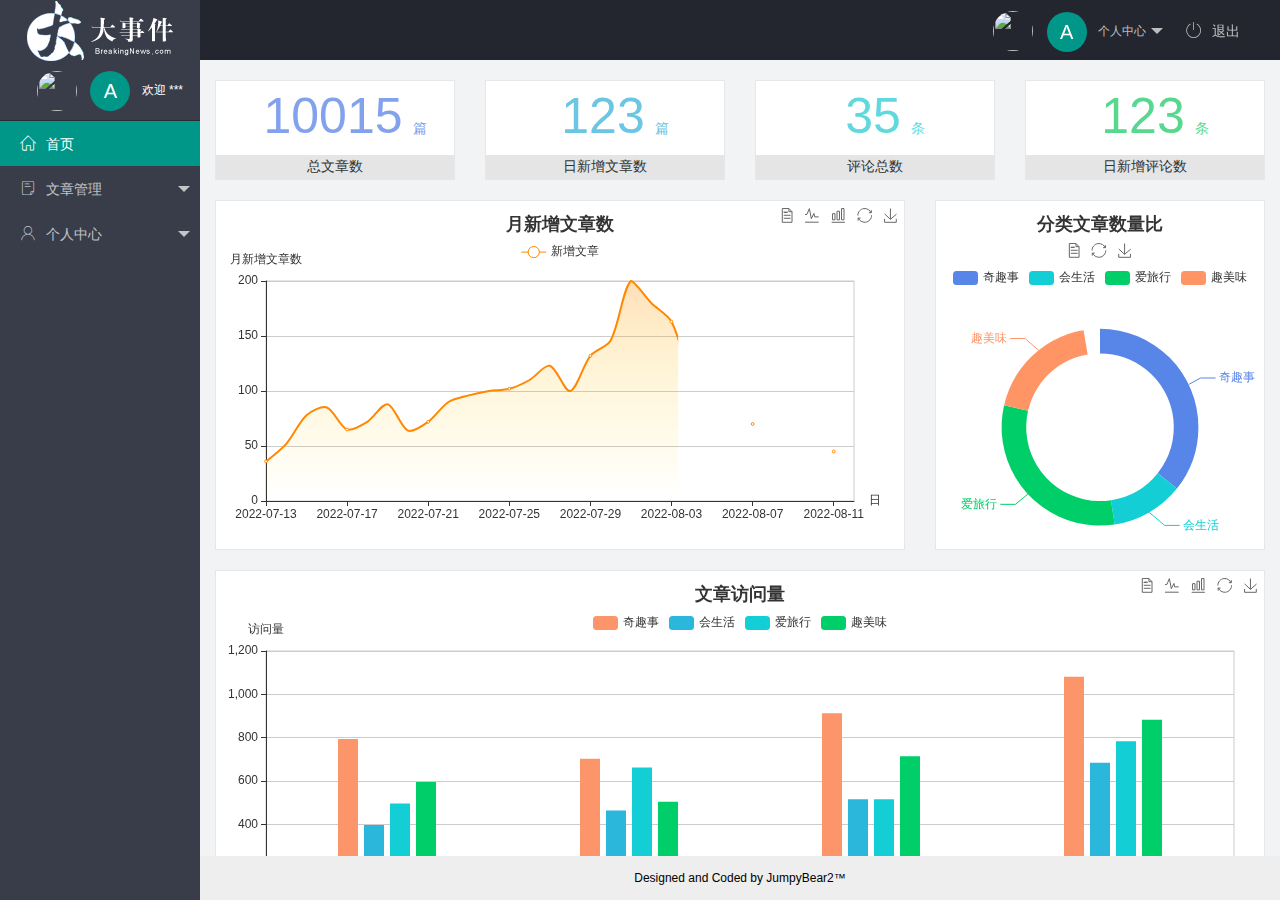
==== commit bca188eb: "完成个人中心功能开发" ====
--- a/index.html
+++ b/index.html
@@ -34,9 +34,9 @@
                         个人中心
                     </a>
                     <dl class="layui-nav-child">
-                        <dd><a href="">基本资料</a></dd>
-                        <dd><a href="">更换头像</a></dd>
-                        <dd><a href="">重置密码</a></dd>
+                        <dd><a href="/user/userInfo.html" target="fm">基本资料</a></dd>
+                        <dd><a href="/user/userAvatar.html" target="fm">更换头像</a></dd>
+                        <dd><a href="/user/userPwd.html" target="fm">重置密码</a></dd>
                     </dl>
                 </li>
                 <li class="layui-nav-item" lay-header-event="menuRight" lay-unselect>
@@ -71,9 +71,12 @@
                     <li class="layui-nav-item">
                         <a href="javascript:;"><span class="iconfont icon-user"></span>个人中心</a>
                         <dl class="layui-nav-child">
-                            <dd><a href="javascript:;"><i class="layui-icon layui-icon-note"></i>基本资料</a></dd>
-                            <dd><a href="javascript:;"><i class="layui-icon layui-icon-picture"></i>更换头像</a></dd>
-                            <dd><a href="javascript:;"><i class="layui-icon layui-icon-tips"></i>重置密码</a></dd>
+                            <dd><a href="/user/userInfo.html" target="fm"><i
+                                        class="layui-icon layui-icon-note"></i>基本资料</a></dd>
+                            <dd><a href="/user/userAvatar.html" target="fm"><i
+                                        class="layui-icon layui-icon-picture"></i>更换头像</a></dd>
+                            <dd><a href="/user/userPwd.html" target="fm"><i
+                                        class="layui-icon layui-icon-tips"></i>重置密码</a></dd>
                         </dl>
                     </li>
                 </ul>
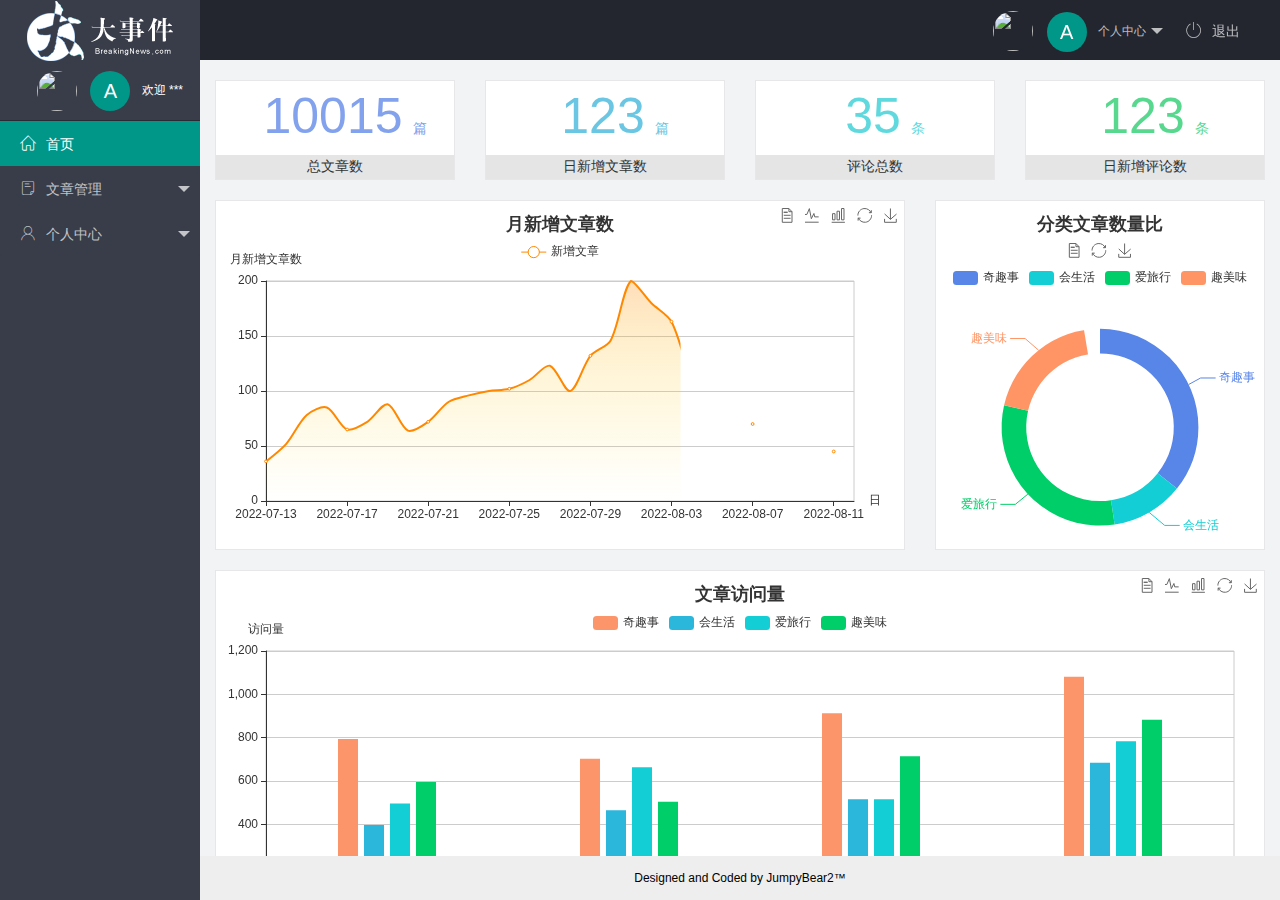
==== commit 717cd00a: "完成文章管理相关功能开发" ====
--- a/index.html
+++ b/index.html
@@ -63,9 +63,12 @@
                     <li class="layui-nav-item">
                         <a class="" href="javascript:;"><span class="iconfont icon-16"></span>文章管理</a>
                         <dl class="layui-nav-child">
-                            <dd><a href="javascript:;"><i class="layui-icon layui-icon-read"></i>文章类别</a></dd>
-                            <dd><a href="javascript:;"><i class="layui-icon layui-icon-read"></i>文章列表</a></dd>
-                            <dd><a href="javascript:;"><i class="layui-icon layui-icon-read"></i>发布文章</a></dd>
+                            <dd><a href="/article/art_cate.html" target="fm"><i
+                                        class="layui-icon layui-icon-read"></i>文章类别</a></dd>
+                            <dd><a href="/article/art_list.html" target="fm"><i
+                                        class="layui-icon layui-icon-read"></i>文章列表</a></dd>
+                            <dd><a href="/article/art_pub.html" target="fm"><i
+                                        class="layui-icon layui-icon-read"></i>发布文章</a></dd>
                         </dl>
                     </li>
                     <li class="layui-nav-item">
